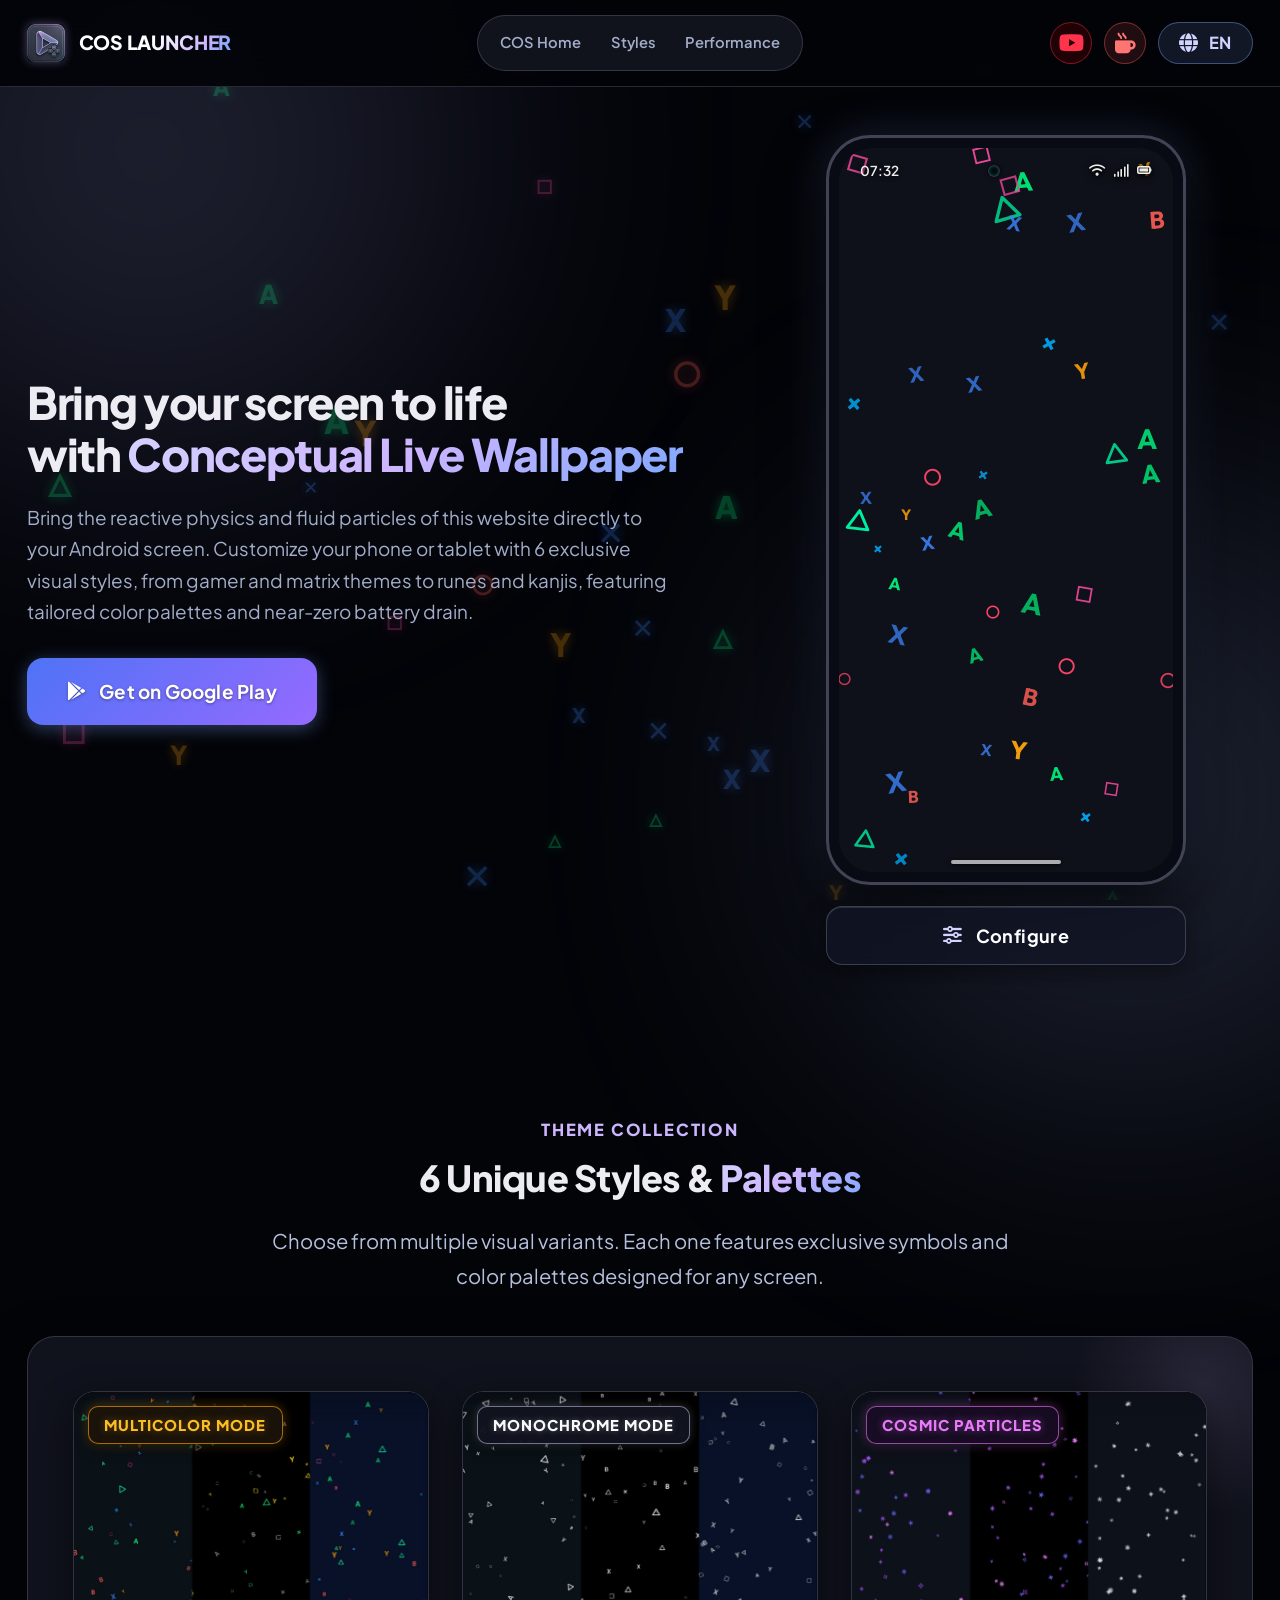
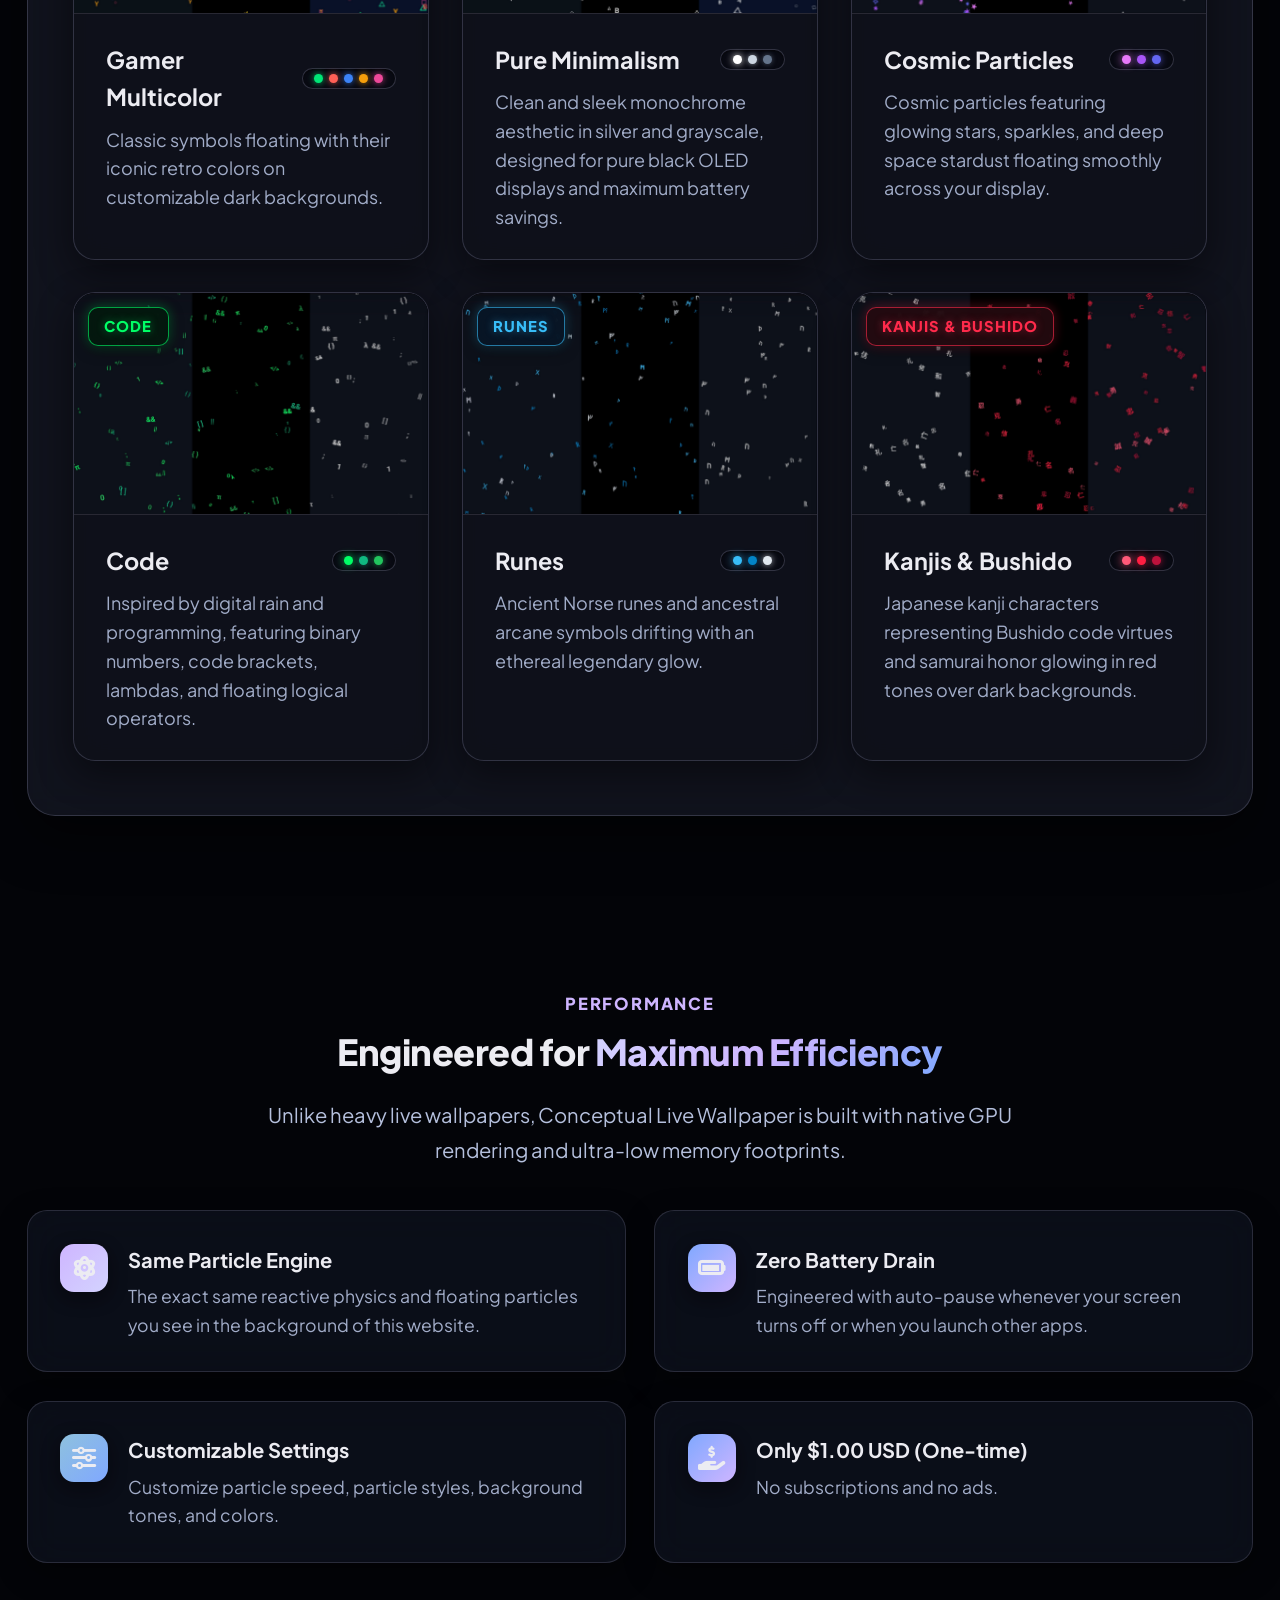
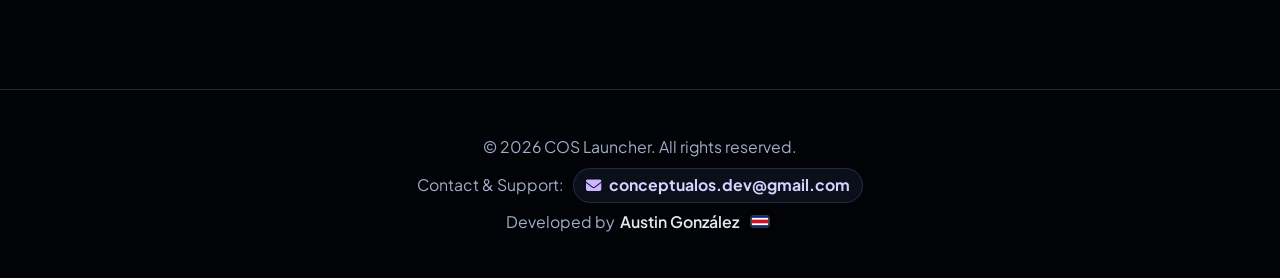
==== livewallpaper/index.html @ d8646bbf "fix(mobile): corregir centrado de ventanas modales, eliminar desplazamiento de pagina y remover espa" ====
<!DOCTYPE html>
<html lang="en">

<head>
    <meta charset="UTF-8">
    <meta name="viewport" content="width=device-width, initial-scale=1.0">
    <title>Conceptual Live Wallpaper | Fondo Animado Interactivo para Android</title>
    <meta name="description"
        content="Disfruta del mismo motor de partículas flotantes y físicas reactivas directamente en tu pantalla de inicio y bloqueo en Android. 6 estilos, optimizado para cualquier pantalla y cero consumo de batería en reposo.">

    <!-- Open Graph / Social Media -->
    <meta property="og:type" content="website">
    <meta property="og:title" content="Conceptual Live Wallpaper | Fondo Animado Interactivo">
    <meta property="og:description"
        content="El motor de partículas reactivas de COS Launcher en tu pantalla Android. 6 estilos personalizables, AMOLED friendly y bajo consumo.">
    <meta property="og:image" content="img/multicolor.png">
    <meta property="og:url" content="https://coslauncher.com/livewallpaper">

    <base href="/">

    <link rel="icon" type="image/png" href="app_icon.png">

    <!-- Fonts: Plus Jakarta Sans & Outfit -->
    <link rel="preconnect" href="https://fonts.googleapis.com">
    <link rel="preconnect" href="https://fonts.gstatic.com" crossorigin>
    <link
        href="https://fonts.googleapis.com/css2?family=Outfit:wght@400;500;600;700;800&family=Plus+Jakarta+Sans:wght@400;500;600;700;800&display=swap"
        rel="stylesheet">
    <link rel="stylesheet" href="https://cdnjs.cloudflare.com/ajax/libs/font-awesome/6.4.0/css/all.min.css">

    <!-- Stylesheets -->
    <link rel="stylesheet" href="styles.css?v=3.8.2">
</head>

<body class="wp-standalone-page">

    <!-- Floating Controller Symbols Particle Engine Canvas/Container -->
    <div id="floatingIconsBg" class="floating-icons-container"></div>

    <!-- Ambient Moon Dust Glows -->
    <div class="glow-bg glow-top-left"></div>
    <div class="glow-bg glow-bottom-right"></div>

    <!-- Navigation Header -->
    <header class="navbar">
        <div class="nav-container">
            <!-- Brand Logo linking back to Home -->
            <a href="index.html" class="brand-logo" title="Back to COS Launcher home">
                <img src="app_icon.png" alt="COS Launcher Logo" class="brand-app-icon">
                <div class="brand-text">
                    <span class="brand-title brand-title-white">COS LAUNCHER</span>
                </div>
            </a>

            <!-- Nav Links Capsule Container -->
            <nav class="nav-links nav-capsule">
                <a href="index.html" class="nav-item-pill nav-back-pill" data-i18n="wp_nav_back">
                    <i class="fa-solid fa-arrow-left"></i> COS Home
                </a>
                <a href="javascript:void(0)" class="nav-item-pill" data-i18n="wp_nav_styles" onclick="document.getElementById('estilos')?.scrollIntoView({behavior:'smooth'}); return false;">Styles</a>
                <a href="javascript:void(0)" class="nav-item-pill" data-i18n="wp_nav_features" onclick="document.getElementById('caracteristicas')?.scrollIntoView({behavior:'smooth'}); return false;">Performance</a>
            </nav>

            <div class="nav-actions">
                <a href="https://www.youtube.com/@ConceptualOS" target="_blank" rel="noopener noreferrer"
                    class="youtube-nav-pill" id="youtubeNavBtn" title="Official YouTube Channel" aria-label="YouTube">
                    <i class="fa-brands fa-youtube"></i>
                </a>
                <a href="index.html#kofi" class="kofi-nav-pill" id="kofiNavBtn" title="Support on Ko-fi" aria-label="Ko-fi">
                    <i class="fa-solid fa-mug-hot"></i>
                </a>
                <div class="badge-pill lang-toggle-pill" id="langToggleBtn" role="button" tabindex="0"
                    title="Change language / Cambiar idioma">
                    <i class="fa-solid fa-globe"></i>
                    <span class="badge-text" id="langText">ES</span>
                </div>
                <button class="mobile-toggle" id="mobileMenuBtn" aria-label="Open Menu">
                    <i class="fa-solid fa-bars"></i>
                </button>
            </div>
        </div>
    </header>

    <!-- Sub-Page Dedicated Hero Stage -->
    <section class="page-hero-section wp-hero-stage">
        <div class="container wp-hero-container">
            <div class="wp-hero-content">
                <h1 class="wp-page-title" data-i18n="wp_hero_title">
                    Bring your screen to life with&nbsp;<span class="gradient-text">Conceptual Live Wallpaper</span>
                </h1>

                <p class="wp-page-desc" data-i18n="wp_hero_subtitle">
                    Bring the reactive physics and fluid particles of this website directly to your Android screen. Customize your phone or tablet with 6 exclusive visual styles, from gamer and matrix themes to runes and kanjis, featuring tailored color palettes and near-zero battery drain.
                </p>

                <!-- Hero Action Buttons -->
                <div class="wp-hero-actions">
                    <a href="https://play.google.com/store/search?q=Conceptual+Live+Wallpaper&c=apps" target="_blank"
                        rel="noopener noreferrer" class="btn btn-googleplay btn-lg wallpaper-play-btn wp-hero-cta"
                        id="wpGooglePlayBtnHero">
                        <i class="fa-brands fa-google-play"></i>
                        <span data-i18n="wp_cta_btn">Get on Google Play</span>
                    </a>
                </div>
            </div>

            <!-- Right Column: Smartphone Mockup (Edge-to-Edge Display) -->
            <div class="wp-hero-mockup-wrapper">
                <div class="wp-phone-mockup">
                    <div class="wp-phone-bezel">
                        <!-- Phone Screen Display Viewport (Edge-to-Edge with Overlay Status & Gesture Bar) -->
                        <div class="wp-phone-screen" id="wpPhoneScreen">
                            <!-- Native Particle Engine Canvas (Exact Port of Android AmbientParticleEngine.kt) -->
                            <canvas id="wpPhoneCanvas" class="wp-phone-canvas"></canvas>
                            <img src="img/multicolor.png" alt="Conceptual Live Wallpaper smartphone screen"
                                id="wpPhoneImg" class="wp-phone-img" style="display: none;" loading="eager">

                            <!-- Floating Phone Status Bar on Top -->
                            <div class="wp-phone-statusbar">
                                <span class="wp-status-time" id="wpLiveTime">12:00</span>
                                <div class="wp-phone-camera"></div>
                                <div class="wp-status-icons">
                                    <i class="fa-solid fa-wifi"></i>
                                    <i class="fa-solid fa-signal"></i>
                                    <i class="fa-solid fa-battery-full"></i>
                                </div>
                            </div>

                            <!-- Floating Home Gesture Bar at Bottom -->
                            <div class="wp-phone-home-indicator"></div>
                        </div>
                    </div>

                    <!-- Config Trigger Button Below Phone -->
                    <button type="button" class="wp-config-action-btn" id="openWpConfigModalBtn" aria-label="Configure live wallpaper">
                        <i class="fa-solid fa-sliders"></i>
                        <span data-i18n="wp_config_btn">Configure</span>
                    </button>
                </div>
            </div>
        </div>
    </section>

    <!-- Main Wallpaper Styles Section (#estilos) -->
    <section id="estilos" class="section wallpaper-section wp-styles-section">
        <div class="container">
            <div class="section-header text-center">
                <span class="section-subtitle" data-i18n="wp_styles_subtitle">THEME COLLECTION</span>
                <h2 class="section-title" data-i18n="wp_styles_title">
                    6 Unique Styles & <span class="gradient-text">Palettes</span>
                </h2>
                <p class="section-description" data-i18n="wp_styles_desc">
                    Choose from multiple visual variants. Each one features exclusive symbols and color palettes designed for any screen.
                </p>
            </div>

            <!-- Pro Showcase Box with ALL 6 Preserved Cards in 3x2 Grid -->
            <div class="wallpaper-showcase-box glass-card wp-showcase-box-pro">
                <div class="wallpaper-preview-grid wp-grid-6">

                    <!-- 1. Multicolor Mode Card -->
                    <div class="wallpaper-card glass-card" data-wp-style="gamer" data-wp-img="img/multicolor.png" data-wp-mode="color" tabindex="0" role="button" aria-label="Expand multicolor mode capture">
                        <div class="wallpaper-media-wrap">
                            <img src="img/multicolor.png" alt="Conceptual Live Wallpaper - Classic Multicolor Mode" class="wallpaper-img" loading="lazy">
                            <div class="wallpaper-overlay">
                                <span class="wallpaper-mode-tag color-tag" style="color: #fbbf24; border-color: rgba(245, 158, 11, 0.65); background: rgba(28, 20, 10, 0.92); box-shadow: 0 0 12px rgba(245, 158, 11, 0.35); text-shadow: 0 0 8px rgba(245, 158, 11, 0.4);" data-i18n="wp_card1_tag">MULTICOLOR MODE</span>
                            </div>
                            <div class="gallery-overlay">
                                <span class="gallery-zoom-btn">
                                    <i class="fa-solid fa-magnifying-glass-plus"></i>
                                    <span data-i18n="gallery_zoom_hint">Expand screenshot</span>
                                </span>
                            </div>
                        </div>
                        <div class="wallpaper-card-content">
                            <div class="wallpaper-card-header">
                                <h3 data-i18n="wp_card1_title">Gamer Multicolor</h3>
                                <div class="wallpaper-dots-indicator" title="Retro colors">
                                    <span class="color-dot dot-green" style="background-color: #00e676; box-shadow: 0 0 6px #00e676;" title="A / Triangle"></span>
                                    <span class="color-dot dot-red" style="background-color: #ff5f56; box-shadow: 0 0 6px #ff5f56;" title="B / Circle"></span>
                                    <span class="color-dot dot-blue" style="background-color: #3b82f6; box-shadow: 0 0 6px #3b82f6;" title="X / Cross"></span>
                                    <span class="color-dot dot-yellow" style="background-color: #f59e0b; box-shadow: 0 0 6px #f59e0b;" title="Y"></span>
                                    <span class="color-dot dot-pink" style="background-color: #ec4899; box-shadow: 0 0 6px #ec4899;" title="Square"></span>
                                </div>
                            </div>
                            <p data-i18n="wp_card1_desc">
                                Classic symbols floating with their iconic retro colors on customizable dark backgrounds.
                            </p>
                        </div>
                    </div>

                    <!-- 2. Monochrome Mode Card -->
                    <div class="wallpaper-card glass-card" data-wp-style="gamer" data-wp-img="img/monocromo.png" data-wp-mode="mono" tabindex="0" role="button" aria-label="Expand monochrome mode capture">
                        <div class="wallpaper-media-wrap">
                            <img src="img/monocromo.png" alt="Conceptual Live Wallpaper - Minimalist Monochrome Mode" class="wallpaper-img" loading="lazy">
                            <div class="wallpaper-overlay">
                                <span class="wallpaper-mode-tag mono-tag" style="color: #f8fafc; border-color: rgba(211, 211, 255, 0.5); background: rgba(18, 20, 32, 0.92); box-shadow: 0 0 10px rgba(255, 255, 255, 0.2); text-shadow: 0 0 6px rgba(255, 255, 255, 0.3);" data-i18n="wp_card2_tag">MONOCHROME MODE</span>
                            </div>
                            <div class="gallery-overlay">
                                <span class="gallery-zoom-btn">
                                    <i class="fa-solid fa-magnifying-glass-plus"></i>
                                    <span data-i18n="gallery_zoom_hint">Expand screenshot</span>
                                </span>
                            </div>
                        </div>
                        <div class="wallpaper-card-content">
                            <div class="wallpaper-card-header">
                                <h3 data-i18n="wp_card2_title">Pure Minimalism</h3>
                                <div class="wallpaper-dots-indicator" title="Monochrome">
                                    <span class="color-dot dot-white" style="background-color: #ffffff; box-shadow: 0 0 7px #ffffff;" title="Pure white"></span>
                                    <span class="color-dot dot-silver" style="background-color: #cbd5e1; box-shadow: 0 0 5px #cbd5e1;" title="Soft silver"></span>
                                    <span class="color-dot dot-dim" style="background-color: #64748b; box-shadow: 0 0 5px #64748b;" title="Space gray"></span>
                                </div>
                            </div>
                            <p data-i18n="wp_card2_desc">
                                Clean and sleek monochrome aesthetic in silver and grayscale, designed for pure black OLED displays and maximum battery savings.
                            </p>
                        </div>
                    </div>

                    <!-- 3. Cosmic Particles Card -->
                    <div class="wallpaper-card glass-card" data-wp-style="stardust" data-wp-img="img/particulascosmicas.png" tabindex="0" role="button" aria-label="Expand Cosmic Particles Style capture">
                        <div class="wallpaper-media-wrap">
                            <img src="img/particulascosmicas.png" alt="Conceptual Live Wallpaper - Cosmic Particles Style" class="wallpaper-img" loading="lazy">
                            <div class="wallpaper-overlay">
                                <span class="wallpaper-mode-tag galaxy-tag" style="color: #e879f9; border-color: rgba(232, 121, 249, 0.6); background: rgba(24, 12, 36, 0.92); box-shadow: 0 0 12px rgba(232, 121, 249, 0.35); text-shadow: 0 0 8px rgba(232, 121, 249, 0.45);" data-i18n="wp_card3_tag">COSMIC PARTICLES</span>
                            </div>
                            <div class="gallery-overlay">
                                <span class="gallery-zoom-btn">
                                    <i class="fa-solid fa-magnifying-glass-plus"></i>
                                    <span data-i18n="gallery_zoom_hint">Expand screenshot</span>
                                </span>
                            </div>
                        </div>
                        <div class="wallpaper-card-content">
                            <div class="wallpaper-card-header">
                                <h3 data-i18n="wp_card3_title">Cosmic Particles</h3>
                                <div class="wallpaper-dots-indicator" title="Cosmic Tones">
                                    <span class="color-dot dot-cosmic-light" style="background-color: #e879f9; box-shadow: 0 0 8px #e879f9;" title="Lilac nebula"></span>
                                    <span class="color-dot dot-cosmic-mid" style="background-color: #a855f7; box-shadow: 0 0 7px #a855f7;" title="Cosmic violet"></span>
                                    <span class="color-dot dot-cosmic-dark" style="background-color: #6366f1; box-shadow: 0 0 7px #6366f1;" title="Galactic indigo"></span>
                                </div>
                            </div>
                            <p data-i18n="wp_card3_desc">
                                Cosmic particles featuring glowing stars, sparkles, and deep space stardust floating smoothly across your display.
                            </p>
                        </div>
                    </div>

                    <!-- 4. Code Card -->
                    <div class="wallpaper-card glass-card" data-wp-style="code" data-wp-img="img/codigo.png" tabindex="0" role="button" aria-label="Expand Code Style capture">
                        <div class="wallpaper-media-wrap">
                            <img src="img/codigo.png" alt="Conceptual Live Wallpaper - Code Style" class="wallpaper-img" loading="lazy">
                            <div class="wallpaper-overlay">
                                <span class="wallpaper-mode-tag code-tag" style="color: #00ff66; border-color: rgba(0, 255, 102, 0.6); background: rgba(4, 24, 14, 0.92); box-shadow: 0 0 12px rgba(0, 255, 102, 0.35); text-shadow: 0 0 8px rgba(0, 255, 102, 0.45);" data-i18n="wp_card4_tag">CODE</span>
                            </div>
                            <div class="gallery-overlay">
                                <span class="gallery-zoom-btn">
                                    <i class="fa-solid fa-magnifying-glass-plus"></i>
                                    <span data-i18n="gallery_zoom_hint">Expand screenshot</span>
                                </span>
                            </div>
                        </div>
                        <div class="wallpaper-card-content">
                            <div class="wallpaper-card-header">
                                <h3 data-i18n="wp_card4_title">Code</h3>
                                <div class="wallpaper-dots-indicator" title="Matrix Tones">
                                    <span class="color-dot dot-matrix-light" style="background-color: #00ff66; box-shadow: 0 0 8px #00ff66;" title="Matrix Neon"></span>
                                    <span class="color-dot dot-matrix-mid" style="background-color: #10b981; box-shadow: 0 0 7px #10b981;" title="Matrix Classic"></span>
                                    <span class="color-dot dot-matrix-dark" style="background-color: #22c55e; box-shadow: 0 0 7px #22c55e;" title="Matrix Dark"></span>
                                </div>
                            </div>
                            <p data-i18n="wp_card4_desc">
                                Inspired by digital rain and programming, featuring binary numbers, code brackets, lambdas, and floating logical operators.
                            </p>
                        </div>
                    </div>

                    <!-- 5. Runes Card -->
                    <div class="wallpaper-card glass-card" data-wp-style="runes" data-wp-img="img/runas.png" tabindex="0" role="button" aria-label="Expand Runes Style capture">
                        <div class="wallpaper-media-wrap">
                            <img src="img/runas.png" alt="Conceptual Live Wallpaper - Runes Style" class="wallpaper-img" loading="lazy">
                            <div class="wallpaper-overlay">
                                <span class="wallpaper-mode-tag runes-tag" style="color: #38bdf8; border-color: rgba(56, 189, 248, 0.6); background: rgba(8, 22, 38, 0.92); box-shadow: 0 0 12px rgba(56, 189, 248, 0.35); text-shadow: 0 0 8px rgba(56, 189, 248, 0.45);" data-i18n="wp_card5_tag">RUNES</span>
                            </div>
                            <div class="gallery-overlay">
                                <span class="gallery-zoom-btn">
                                    <i class="fa-solid fa-magnifying-glass-plus"></i>
                                    <span data-i18n="gallery_zoom_hint">Expand screenshot</span>
                                </span>
                            </div>
                        </div>
                        <div class="wallpaper-card-content">
                            <div class="wallpaper-card-header">
                                <h3 data-i18n="wp_card5_title">Runes</h3>
                                <div class="wallpaper-dots-indicator" title="Runic colors">
                                    <span class="color-dot dot-runic-light" style="background-color: #38bdf8; box-shadow: 0 0 8px #38bdf8;" title="Arcane glow"></span>
                                    <span class="color-dot dot-runic-mid" style="background-color: #0284c7; box-shadow: 0 0 7px #0284c7;" title="Nordic magic"></span>
                                    <span class="color-dot dot-runic-stone" style="background-color: #e2e8f0; box-shadow: 0 0 6px #e2e8f0;" title="Ancestral stone"></span>
                                </div>
                            </div>
                            <p data-i18n="wp_card5_desc">
                                Ancient Norse runes and ancestral arcane symbols drifting with an ethereal legendary glow.
                            </p>
                        </div>
                    </div>

                    <!-- 6. Kanjis & Bushido Card -->
                    <div class="wallpaper-card glass-card" data-wp-style="kanji" data-wp-img="img/kanjis.png" tabindex="0" role="button" aria-label="Expand Kanjis & Bushido Style capture">
                        <div class="wallpaper-media-wrap">
                            <img src="img/kanjis.png" alt="Conceptual Live Wallpaper - Kanjis & Bushido Style" class="wallpaper-img" loading="lazy">
                            <div class="wallpaper-overlay">
                                <span class="wallpaper-mode-tag bushido-tag" style="color: #ff2a4b; border-color: rgba(255, 42, 75, 0.6); background: rgba(36, 10, 16, 0.92); box-shadow: 0 0 12px rgba(255, 42, 75, 0.35); text-shadow: 0 0 8px rgba(255, 42, 75, 0.45);" data-i18n="wp_card6_tag">KANJIS & BUSHIDO</span>
                            </div>
                            <div class="gallery-overlay">
                                <span class="gallery-zoom-btn">
                                    <i class="fa-solid fa-magnifying-glass-plus"></i>
                                    <span data-i18n="gallery_zoom_hint">Expand screenshot</span>
                                </span>
                            </div>
                        </div>
                        <div class="wallpaper-card-content">
                            <div class="wallpaper-card-header">
                                <h3 data-i18n="wp_card6_title">Kanjis & Bushido</h3>
                                <div class="wallpaper-dots-indicator" title="Bushido Red Tones">
                                    <span class="color-dot dot-bushido-light" style="background-color: #ff5a79; box-shadow: 0 0 8px #ff5a79;" title="Light / neon red"></span>
                                    <span class="color-dot dot-bushido-mid" style="background-color: #ff1e42; box-shadow: 0 0 8px #ff1e42;" title="Crimson red"></span>
                                    <span class="color-dot dot-bushido-dark" style="background-color: #be123c; box-shadow: 0 0 7px #be123c;" title="Dark ruby red"></span>
                                </div>
                            </div>
                            <p data-i18n="wp_card6_desc">
                                Japanese kanji characters representing Bushido code virtues and samurai honor glowing in red tones over dark backgrounds.
                            </p>
                        </div>
                    </div>

                </div>
            </div>
        </div>
    </section>

    <!-- Features & Battery Performance Section (#caracteristicas) -->
    <section id="caracteristicas" class="section wp-features-section">
        <div class="container">
            <div class="section-header text-center">
                <span class="section-subtitle" data-i18n="wp_feat_subtitle">PERFORMANCE</span>
                <h2 class="section-title" data-i18n="wp_feat_main_title">
                    Engineered for <span class="gradient-text">Maximum Efficiency</span>
                </h2>
                <p class="section-description" data-i18n="wp_feat_main_desc">
                    Unlike heavy live wallpapers, Conceptual Live Wallpaper is built with native GPU rendering and ultra-low memory footprints.
                </p>
            </div>

            <!-- Features Highlight Grid (4 Items Preserved & Enhanced) -->
            <div class="wallpaper-features-grid wp-features-grid-enhanced">
                <div class="wp-feat-item glass-card">
                    <div class="wp-feat-icon glow-cyan"><i class="fa-solid fa-atom"></i></div>
                    <div class="wp-feat-info">
                        <h4 data-i18n="wp_feat1_title">Same Particle Engine</h4>
                        <p data-i18n="wp_feat1_desc">The exact same reactive physics and floating particles you see in the background of this website.</p>
                    </div>
                </div>

                <div class="wp-feat-item glass-card">
                    <div class="wp-feat-icon glow-purple"><i class="fa-solid fa-battery-full"></i></div>
                    <div class="wp-feat-info">
                        <h4 data-i18n="wp_feat2_title">Zero Battery Drain</h4>
                        <p data-i18n="wp_feat2_desc">Engineered with auto-pause whenever your screen turns off or when you launch other apps.</p>
                    </div>
                </div>

                <div class="wp-feat-item glass-card">
                    <div class="wp-feat-icon glow-blue"><i class="fa-solid fa-sliders"></i></div>
                    <div class="wp-feat-info">
                        <h4 data-i18n="wp_feat3_title">Customizable Settings</h4>
                        <p data-i18n="wp_feat3_desc">Customize particle speed, particle styles, background tones, and colors.</p>
                    </div>
                </div>

                <div class="wp-feat-item glass-card">
                    <div class="wp-feat-icon glow-purple"><i class="fa-solid fa-hand-holding-dollar"></i></div>
                    <div class="wp-feat-info">
                        <h4 data-i18n="wp_feat4_title">Only $1.00 USD (One-time)</h4>
                        <p data-i18n="wp_feat4_desc">No subscriptions and no ads.</p>
                    </div>
                </div>
            </div>
        </div>
    </section>

    <!-- Footer -->
    <footer class="footer">
        <div class="container footer-container">
            <div class="footer-legal">
                <p data-i18n="footer_rights">&copy; 2026 COS Launcher. All rights reserved.</p>
                <p class="footer-contact-line">
                    <span data-i18n="footer_contact_text">Contact & Support:</span>
                    <a href="mailto:conceptualos.dev@gmail.com" class="footer-email-link">
                        <i class="fa-solid fa-envelope"></i> conceptualos.dev@gmail.com
                    </a>
                </p>
                <p class="footer-author-line">
                    <span data-i18n="footer_dev_text">Developed by</span>
                    <span class="author-name">Austin González</span>
                    <svg class="inline-flag" width="20" height="13" viewBox="0 0 6 4" xmlns="http://www.w3.org/2000/svg"
                        title="Costa Rica">
                        <rect width="6" height="4" fill="#002B7F" />
                        <rect y="0.667" width="6" height="2.667" fill="#FFFFFF" />
                        <rect y="1.333" width="6" height="1.333" fill="#CE1126" />
                    </svg>
                </p>
            </div>
        </div>
    </footer>

    <!-- Dedicated Lightbox Modal for Conceptual Live Wallpaper -->
    <div id="wallpaperLightbox" class="gallery-lightbox" style="display: none;" aria-hidden="true" role="dialog" aria-label="Live wallpaper viewer">
        <div class="lightbox-overlay" id="wpLightboxOverlay"></div>
        <button class="lightbox-close" id="wpLightboxCloseBtn" aria-label="Close"><i class="fa-solid fa-xmark"></i></button>
        <div class="lightbox-content wp-lightbox-content">
            <div class="lightbox-figure wp-lightbox-figure">
                <div class="lightbox-viewport wp-lightbox-viewport">
                    <img id="wpLightboxImg" src="" alt="Preview of Conceptual Live Wallpaper" class="lightbox-img wp-lightbox-img">
                </div>
                <div class="wp-lightbox-caption" id="wpLightboxCaption">
                    <p class="wp-lightbox-desc" id="wpLightboxDesc">Multicolor Mode</p>
                </div>
            </div>
        </div>
    </div>

    <!-- Options Modal: Configure Conceptual Live Wallpaper -->
    <div id="wpConfigModal" class="plugin-info-modal-backdrop" style="display: none;" aria-hidden="true" role="dialog" aria-modal="true" aria-label="Settings window">
        <div class="plugin-info-modal-card wp-config-modal-card">
            <button type="button" class="plugin-modal-close" id="wpConfigModalCloseBtn" onclick="closePluginModal('wpConfigModal')" aria-label="Close window"><i class="fa-solid fa-xmark"></i></button>
            <div class="plugin-modal-header wp-config-modal-header">
                <span class="plugin-modal-badge wp-badge" data-i18n="wp_config_badge">SETTINGS</span>
                <div class="plugin-modal-icon-wrap wp-accent"><i class="fa-solid fa-sliders"></i></div>
                <h3 class="plugin-modal-title" data-i18n="wp_config_modal_title">Configuration</h3>
                <p class="plugin-modal-subtitle" data-i18n="wp_config_modal_subtitle">Conceptual Live Wallpaper options and personalization</p>
            </div>
            <div class="plugin-modal-body wp-config-modal-body">
                <!-- Google Play License Status Card (from MainActivity.kt lines 156-225) -->
                <div class="wp-modal-license-card">
                    <div class="wp-lic-icon-wrap">
                        <i class="fa-solid fa-circle-check"></i>
                    </div>
                    <div class="wp-lic-text-wrap">
                        <strong class="wp-lic-title" data-i18n="wp_lic_title">LICENSE VERIFIED</strong>
                        <span class="wp-lic-desc" data-i18n="wp_lic_desc">Verified on Google Play Store.</span>
                    </div>
                </div>

                <!-- Customization Section Header (from MainActivity.kt line 231) -->
                <div class="wp-modal-section-title" data-i18n="wp_custom_title">WALLPAPER CUSTOMIZATION</div>

                <!-- 1. Estilo de Partículas (Particle Style) -->
                <div class="wp-cat-card" id="wpCatStyle">
                    <div class="wp-cat-header" tabindex="0" role="button" aria-expanded="false">
                        <div class="wp-cat-icon-box">
                            <i class="fa-solid fa-shapes"></i>
                        </div>
                        <div class="wp-cat-info">
                            <span class="wp-cat-title" data-i18n="wp_opt_style">Particle Style</span>
                            <span class="wp-cat-subtitle" id="wpValStyle">Gamer</span>
                        </div>
                        <i class="fa-solid fa-chevron-right wp-cat-arrow"></i>
                    </div>
                    <div class="wp-cat-body">
                        <div class="wp-opt-list" role="radiogroup" aria-label="Estilo de Partículas">
                            <div class="wp-opt-item active" data-group="style" data-value="gamer" role="radio" aria-checked="true" tabindex="0">
                                <span class="wp-radio-circle"><span class="wp-radio-dot"></span></span>
                                <div class="wp-opt-info">
                                    <strong class="wp-opt-title">Gamer</strong>
                                    <span class="wp-opt-sub">A, B, X, Y, △, ○, □, ×</span>
                                </div>
                            </div>
                            <div class="wp-opt-item" data-group="style" data-value="stardust" role="radio" aria-checked="false" tabindex="0">
                                <span class="wp-radio-circle"><span class="wp-radio-dot"></span></span>
                                <div class="wp-opt-info">
                                    <strong class="wp-opt-title" data-i18n="wp_style_stardust_title">Stardust & Galaxy</strong>
                                    <span class="wp-opt-sub">★, ✦, ✧, ✵, ✶, ✸</span>
                                </div>
                            </div>
                            <div class="wp-opt-item" data-group="style" data-value="code" role="radio" aria-checked="false" tabindex="0">
                                <span class="wp-radio-circle"><span class="wp-radio-dot"></span></span>
                                <div class="wp-opt-info">
                                    <strong class="wp-opt-title" data-i18n="wp_style_code_title">Code</strong>
                                    <span class="wp-opt-sub">0, 1, &lt;/&gt;, { }, [ ], λ, π, &amp;&amp;, ||, ;</span>
                                </div>
                            </div>
                            <div class="wp-opt-item" data-group="style" data-value="runes" role="radio" aria-checked="false" tabindex="0">
                                <span class="wp-radio-circle"><span class="wp-radio-dot"></span></span>
                                <div class="wp-opt-info">
                                    <strong class="wp-opt-title" data-i18n="wp_style_runes_title">Mystic Runes</strong>
                                    <span class="wp-opt-sub">ᚠ, ᚢ, ᚦ, ᚨ, ᚱ, ᛗ</span>
                                </div>
                            </div>
                            <div class="wp-opt-item" data-group="style" data-value="kanji" role="radio" aria-checked="false" tabindex="0">
                                <span class="wp-radio-circle"><span class="wp-radio-dot"></span></span>
                                <div class="wp-opt-info">
                                    <strong class="wp-opt-title" data-i18n="wp_style_kanji_title">Kanjis & Bushido</strong>
                                    <span class="wp-opt-sub">義, 勇, 仁, 礼, 誠, 名, 忠, 信, 智, 忍, 克, 和</span>
                                </div>
                            </div>
                        </div>
                    </div>
                </div>

                <!-- 2. Cantidad de Partículas (Particle Quantity) -->
                <div class="wp-cat-card" id="wpCatCount">
                    <div class="wp-cat-header" tabindex="0" role="button" aria-expanded="false">
                        <div class="wp-cat-icon-box">
                            <i class="fa-solid fa-braille"></i>
                        </div>
                        <div class="wp-cat-info">
                            <span class="wp-cat-title" data-i18n="wp_opt_count">Particle Quantity</span>
                            <span class="wp-cat-subtitle" id="wpValCount">Balanced</span>
                        </div>
                        <i class="fa-solid fa-chevron-right wp-cat-arrow"></i>
                    </div>
                    <div class="wp-cat-body">
                        <div class="wp-opt-list" role="radiogroup" aria-label="Particle Quantity">
                            <div class="wp-opt-item" data-group="count" data-value="20" role="radio" aria-checked="false" tabindex="0">
                                <span class="wp-radio-circle"><span class="wp-radio-dot"></span></span>
                                <div class="wp-opt-info">
                                    <strong class="wp-opt-title" data-i18n="wp_count_20_title">Subtle</strong>
                                    <span class="wp-opt-sub" data-i18n="wp_count_20_sub">Maximum battery saving</span>
                                </div>
                            </div>
                            <div class="wp-opt-item active" data-group="count" data-value="45" role="radio" aria-checked="true" tabindex="0">
                                <span class="wp-radio-circle"><span class="wp-radio-dot"></span></span>
                                <div class="wp-opt-info">
                                    <strong class="wp-opt-title" data-i18n="wp_count_45_title">Balanced</strong>
                                    <span class="wp-opt-sub" data-i18n="wp_count_45_sub">Smooth & dynamic</span>
                                </div>
                            </div>
                            <div class="wp-opt-item" data-group="count" data-value="70" role="radio" aria-checked="false" tabindex="0">
                                <span class="wp-radio-circle"><span class="wp-radio-dot"></span></span>
                                <div class="wp-opt-info">
                                    <strong class="wp-opt-title" data-i18n="wp_count_70_title">Dense</strong>
                                    <span class="wp-opt-sub" data-i18n="wp_count_70_sub">Fully immersive experience</span>
                                </div>
                            </div>
                        </div>
                    </div>
                </div>

                <!-- 3. Paleta de Color de Símbolos (Symbol Color Palette) -->
                <div class="wp-cat-card" id="wpCatPalette">
                    <div class="wp-cat-header" tabindex="0" role="button" aria-expanded="false">
                        <div class="wp-cat-icon-box">
                            <i class="fa-solid fa-palette"></i>
                        </div>
                        <div class="wp-cat-info">
                            <span class="wp-cat-title" data-i18n="wp_opt_palette">Symbol Color Palette</span>
                            <span class="wp-cat-subtitle" id="wpValPalette">Official Palette</span>
                        </div>
                        <i class="fa-solid fa-chevron-right wp-cat-arrow"></i>
                    </div>
                    <div class="wp-cat-body">
                        <div class="wp-opt-list" role="radiogroup" aria-label="Palette Mode">
                            <div class="wp-opt-item active" data-group="palette" data-value="official" role="radio" aria-checked="true" tabindex="0">
                                <span class="wp-radio-circle"><span class="wp-radio-dot"></span></span>
                                <div class="wp-opt-info">
                                    <strong class="wp-opt-title" data-i18n="wp_palette_official_title">Official Palette</strong>
                                    <span class="wp-opt-sub" data-i18n="wp_palette_official_sub">Original theme colors for current style</span>
                                </div>
                            </div>
                            <div class="wp-opt-item" data-group="palette" data-value="custom" role="radio" aria-checked="false" tabindex="0">
                                <span class="wp-radio-circle"><span class="wp-radio-dot"></span></span>
                                <div class="wp-opt-info">
                                    <strong class="wp-opt-title" data-i18n="wp_palette_custom_title">Custom Colors (Up to 5)</strong>
                                    <span class="wp-opt-sub" data-i18n="wp_palette_custom_sub">Choose 1 to 5 custom colors for particles</span>
                                </div>
                            </div>
                            <div class="wp-opt-item" data-group="palette" data-value="monochrome" role="radio" aria-checked="false" tabindex="0">
                                <span class="wp-radio-circle"><span class="wp-radio-dot"></span></span>
                                <div class="wp-opt-info">
                                    <strong class="wp-opt-title" data-i18n="wp_palette_mono_title">Monochrome (Grayscale)</strong>
                                    <span class="wp-opt-sub" data-i18n="wp_palette_mono_sub">Minimalist silver tones (#E5E5E5)</span>
                                </div>
                            </div>
                        </div>

                        <!-- Panel de Personalización de Colores Dinámico -->
                        <div class="wp-custom-color-box" id="wpCustomColorSection" style="display: none;">
                            <hr class="wp-divider">
                            <span class="wp-section-micro-label" data-i18n="wp_custom_count_label">NUMBER OF CUSTOM COLORS</span>
                            <div class="wp-count-chips-row">
                                <button type="button" class="wp-count-chip" data-count="1">1</button>
                                <button type="button" class="wp-count-chip" data-count="2">2</button>
                                <button type="button" class="wp-count-chip active" data-count="3">3</button>
                                <button type="button" class="wp-count-chip" data-count="4">4</button>
                                <button type="button" class="wp-count-chip" data-count="5">5</button>
                            </div>

                            <span class="wp-section-micro-label" data-i18n="wp_custom_edit_label">TAP A COLOR CIRCLE TO SELECT</span>
                            <div class="wp-color-slots-row" id="wpColorSlotsRow"></div>

                            <div class="wp-open-picker-wrap">
                                <button type="button" class="wp-btn-open-picker" id="wpOpenColorPickerBtn">
                                    <i class="fa-solid fa-palette"></i>
                                    <span data-i18n="wp_btn_open_picker">Open color picker panel</span>
                                </button>
                            </div>

                            <span class="wp-section-micro-label" data-i18n="wp_custom_preset_label">PRESET NEON PALETTE</span>
                            <div class="wp-neon-presets-grid">
                                <span class="wp-neon-dot" data-hex="#00E5FF" style="background:#00E5FF;" title="#00E5FF"></span>
                                <span class="wp-neon-dot" data-hex="#FF4081" style="background:#FF4081;" title="#FF4081"></span>
                                <span class="wp-neon-dot" data-hex="#FFD700" style="background:#FFD700;" title="#FFD700"></span>
                                <span class="wp-neon-dot" data-hex="#7C4DFF" style="background:#7C4DFF;" title="#7C4DFF"></span>
                                <span class="wp-neon-dot" data-hex="#00E676" style="background:#00E676;" title="#00E676"></span>
                                <span class="wp-neon-dot" data-hex="#FF3D00" style="background:#FF3D00;" title="#FF3D00"></span>
                                <span class="wp-neon-dot" data-hex="#E91E63" style="background:#E91E63;" title="#E91E63"></span>
                                <span class="wp-neon-dot" data-hex="#2196F3" style="background:#2196F3;" title="#2196F3"></span>
                                <span class="wp-neon-dot" data-hex="#4CAF50" style="background:#4CAF50;" title="#4CAF50"></span>
                                <span class="wp-neon-dot" data-hex="#FFEB3B" style="background:#FFEB3B;" title="#FFEB3B"></span>
                                <span class="wp-neon-dot" data-hex="#9C27B0" style="background:#9C27B0;" title="#9C27B0"></span>
                                <span class="wp-neon-dot" data-hex="#FF5722" style="background:#FF5722;" title="#FF5722"></span>
                                <span class="wp-neon-dot" data-hex="#00BCD4" style="background:#00BCD4;" title="#00BCD4"></span>
                                <span class="wp-neon-dot" data-hex="#9E9E9E" style="background:#9E9E9E;" title="#9E9E9E"></span>
                                <span class="wp-neon-dot" data-hex="#FFFFFF" style="background:#FFFFFF;" title="#FFFFFF"></span>
                                <span class="wp-neon-dot" data-hex="#000000" style="background:#000000; border-color: rgba(255,255,255,0.4);" title="#000000"></span>
                            </div>

                            <input type="color" id="wpNativeColorPicker" style="position: absolute; opacity: 0; pointer-events: none; width: 0; height: 0;">
                        </div>
                    </div>
                </div>

                <!-- 4. Color de Fondo de Pantalla (Background Color) -->
                <div class="wp-cat-card" id="wpCatBg">
                    <div class="wp-cat-header" tabindex="0" role="button" aria-expanded="false">
                        <div class="wp-cat-icon-box">
                            <i class="fa-solid fa-fill-drip"></i>
                        </div>
                        <div class="wp-cat-info">
                            <span class="wp-cat-title" data-i18n="wp_opt_bg">Background Color</span>
                            <span class="wp-cat-subtitle" id="wpValBg">Dark</span>
                        </div>
                        <i class="fa-solid fa-chevron-right wp-cat-arrow"></i>
                    </div>
                    <div class="wp-cat-body">
                        <div class="wp-opt-list" role="radiogroup" aria-label="Background Color">
                            <div class="wp-opt-item active" data-group="bg" data-value="dark" role="radio" aria-checked="true" tabindex="0">
                                <span class="wp-radio-circle"><span class="wp-radio-dot"></span></span>
                                <div class="wp-opt-info">
                                    <strong class="wp-opt-title" data-i18n="wp_bg_dark">Dark</strong>
                                </div>
                            </div>
                            <div class="wp-opt-item" data-group="bg" data-value="black" role="radio" aria-checked="false" tabindex="0">
                                <span class="wp-radio-circle"><span class="wp-radio-dot"></span></span>
                                <div class="wp-opt-info">
                                    <strong class="wp-opt-title" data-i18n="wp_bg_black">Black (AMOLED)</strong>
                                </div>
                            </div>
                            <div class="wp-opt-item" data-group="bg" data-value="navy" role="radio" aria-checked="false" tabindex="0">
                                <span class="wp-radio-circle"><span class="wp-radio-dot"></span></span>
                                <div class="wp-opt-info">
                                    <strong class="wp-opt-title" data-i18n="wp_bg_navy">Navy Blue</strong>
                                </div>
                            </div>
                        </div>
                    </div>
                </div>

                <!-- 5. Velocidad de Movimiento (Movement Speed) -->
                <div class="wp-cat-card" id="wpCatSpeed">
                    <div class="wp-cat-header" tabindex="0" role="button" aria-expanded="false">
                        <div class="wp-cat-icon-box">
                            <i class="fa-solid fa-gauge-high"></i>
                        </div>
                        <div class="wp-cat-info">
                            <span class="wp-cat-title" data-i18n="wp_opt_speed">Movement Speed</span>
                            <span class="wp-cat-subtitle" id="wpValSpeed">Normal (1.0X)</span>
                        </div>
                        <i class="fa-solid fa-chevron-right wp-cat-arrow"></i>
                    </div>
                    <div class="wp-cat-body">
                        <div class="wp-opt-list" role="radiogroup" aria-label="Speed">
                            <div class="wp-opt-item" data-group="speed" data-value="0.5" role="radio" aria-checked="false" tabindex="0">
                                <span class="wp-radio-circle"><span class="wp-radio-dot"></span></span>
                                <div class="wp-opt-info">
                                    <strong class="wp-opt-title" data-i18n="wp_speed_slow">Slow (0.5X)</strong>
                                </div>
                            </div>
                            <div class="wp-opt-item active" data-group="speed" data-value="1.0" role="radio" aria-checked="true" tabindex="0">
                                <span class="wp-radio-circle"><span class="wp-radio-dot"></span></span>
                                <div class="wp-opt-info">
                                    <strong class="wp-opt-title" data-i18n="wp_speed_normal">Normal (1.0X)</strong>
                                </div>
                            </div>
                            <div class="wp-opt-item" data-group="speed" data-value="2.0" role="radio" aria-checked="false" tabindex="0">
                                <span class="wp-radio-circle"><span class="wp-radio-dot"></span></span>
                                <div class="wp-opt-info">
                                    <strong class="wp-opt-title" data-i18n="wp_speed_fast">Fast (2.0X)</strong>
                                </div>
                            </div>
                        </div>
                    </div>
                </div>

                <!-- 6. Dirección del Movimiento (Movement Direction) -->
                <div class="wp-cat-card" id="wpCatDirection">
                    <div class="wp-cat-header" tabindex="0" role="button" aria-expanded="false">
                        <div class="wp-cat-icon-box">
                            <i class="fa-solid fa-compass"></i>
                        </div>
                        <div class="wp-cat-info">
                            <span class="wp-cat-title" data-i18n="wp_opt_direction">Movement Direction</span>
                            <span class="wp-cat-subtitle" id="wpValDirection">Random</span>
                        </div>
                        <i class="fa-solid fa-chevron-right wp-cat-arrow"></i>
                    </div>
                    <div class="wp-cat-body">
                        <div class="wp-opt-list" role="radiogroup" aria-label="Direction">
                            <div class="wp-opt-item active" data-group="direction" data-value="random" role="radio" aria-checked="true" tabindex="0">
                                <span class="wp-radio-circle"><span class="wp-radio-dot"></span></span>
                                <div class="wp-opt-info">
                                    <strong class="wp-opt-title" data-i18n="wp_dir_random">Random</strong>
                                </div>
                            </div>
                            <div class="wp-opt-item" data-group="direction" data-value="vertical" role="radio" aria-checked="false" tabindex="0">
                                <span class="wp-radio-circle"><span class="wp-radio-dot"></span></span>
                                <div class="wp-opt-info">
                                    <strong class="wp-opt-title" data-i18n="wp_dir_vertical">Vertical</strong>
                                </div>
                            </div>
                        </div>
                    </div>
                </div>

                <!-- 7. Giro Individual Fluido (Fluid Rotation) -->
                <div class="wp-cat-card" id="wpCatRotation">
                    <div class="wp-cat-header" tabindex="0" role="button" aria-expanded="false">
                        <div class="wp-cat-icon-box">
                            <i class="fa-solid fa-arrows-rotate"></i>
                        </div>
                        <div class="wp-cat-info">
                            <span class="wp-cat-title" data-i18n="wp_opt_rotation">Individual Fluid Rotation</span>
                            <span class="wp-cat-subtitle" id="wpValRotation">Enabled</span>
                        </div>
                        <i class="fa-solid fa-chevron-right wp-cat-arrow"></i>
                    </div>
                    <div class="wp-cat-body">
                        <div class="wp-opt-list" role="radiogroup" aria-label="Rotation">
                            <div class="wp-opt-item active" data-group="rotation" data-value="true" role="radio" aria-checked="true" tabindex="0">
                                <span class="wp-radio-circle"><span class="wp-radio-dot"></span></span>
                                <div class="wp-opt-info">
                                    <strong class="wp-opt-title" data-i18n="wp_rot_on">Enabled</strong>
                                </div>
                            </div>
                            <div class="wp-opt-item" data-group="rotation" data-value="false" role="radio" aria-checked="false" tabindex="0">
                                <span class="wp-radio-circle"><span class="wp-radio-dot"></span></span>
                                <div class="wp-opt-info">
                                    <strong class="wp-opt-title" data-i18n="wp_rot_off">Disabled</strong>
                                </div>
                            </div>
                        </div>
                    </div>
                </div>

                <!-- Botón Principal: Establecer Fondo en Vivo en el teléfono -->
                <div class="wp-modal-footer-action">
                    <button type="button" class="wp-modal-action-btn" id="wpApplyToPhoneBtn" aria-label="Apply live wallpaper to phone preview">
                        <i class="fa-solid fa-wand-magic-sparkles"></i>
                        <span data-i18n="wp_btn_set_app">SET LIVE WALLPAPER</span>
                    </button>
                </div>
            </div>
        </div>
    </div>

    <!-- Custom Script -->
    <script src="script.js?v=3.8.2"></script>
    <script src="wallpaper-engine.js?v=1.7.0"></script>

    <!-- Interactive Phone & Options Modal Script -->
    <script>
        function openPluginModal(id) {
            var modal = document.getElementById(id);
            if (!modal) return;
            if (window.SFX && typeof window.SFX.juegoAbrir === 'function') {
                window.SFX.juegoAbrir();
            }
            modal.style.display = 'flex';
            void modal.offsetHeight;
            modal.classList.add('active');
            modal.setAttribute('aria-hidden', 'false');
            document.body.style.overflow = 'hidden';
        }
        function closePluginModal(id) {
            var modal = document.getElementById(id);
            if (!modal) return;
            try {
                if (window.SFX && typeof window.SFX.click2 === 'function') {
                    window.SFX.click2();
                } else {
                    var sfx = document.getElementById('sfxClick2');
                    if (sfx) {
                        var clone = sfx.cloneNode(true);
                        clone.volume = 0.85;
                        clone.play().catch(function() {});
                    }
                }
            } catch (err) {}
            modal.classList.remove('active');
            modal.setAttribute('aria-hidden', 'true');
            document.body.style.overflow = '';
            setTimeout(function() {
                if (!modal.classList.contains('active')) {
                    modal.style.display = 'none';
                }
            }, 300);
        }

        document.addEventListener('DOMContentLoaded', () => {
            // Clean URL in address bar to pretty path /livewallpaper
            if (window.location.pathname.includes('wallpaper') && window.location.pathname !== '/livewallpaper') {
                try {
                    window.history.replaceState(null, '', '/livewallpaper');
                } catch (e) {}
            }

            const openConfigBtn = document.getElementById('openWpConfigModalBtn');
            if (openConfigBtn) {
                openConfigBtn.addEventListener('click', () => {
                    openPluginModal('wpConfigModal');
                });
            }

            // La ventana de configuración SOLO se cierra tocando la 'X' arriba a la derecha (wpConfigModalCloseBtn)
        });
    </script>

    <!-- Global Audio SFX Pool -->
    <audio id="sfxClick1" src="m4a/click_1.m4a" preload="auto"></audio>
    <audio id="sfxClick2" src="m4a/click_2.m4a" preload="auto"></audio>
    <audio id="sfxJuegoAbrir" src="m4a/juegoabrir.m4a" preload="auto"></audio>
</body>

</html>
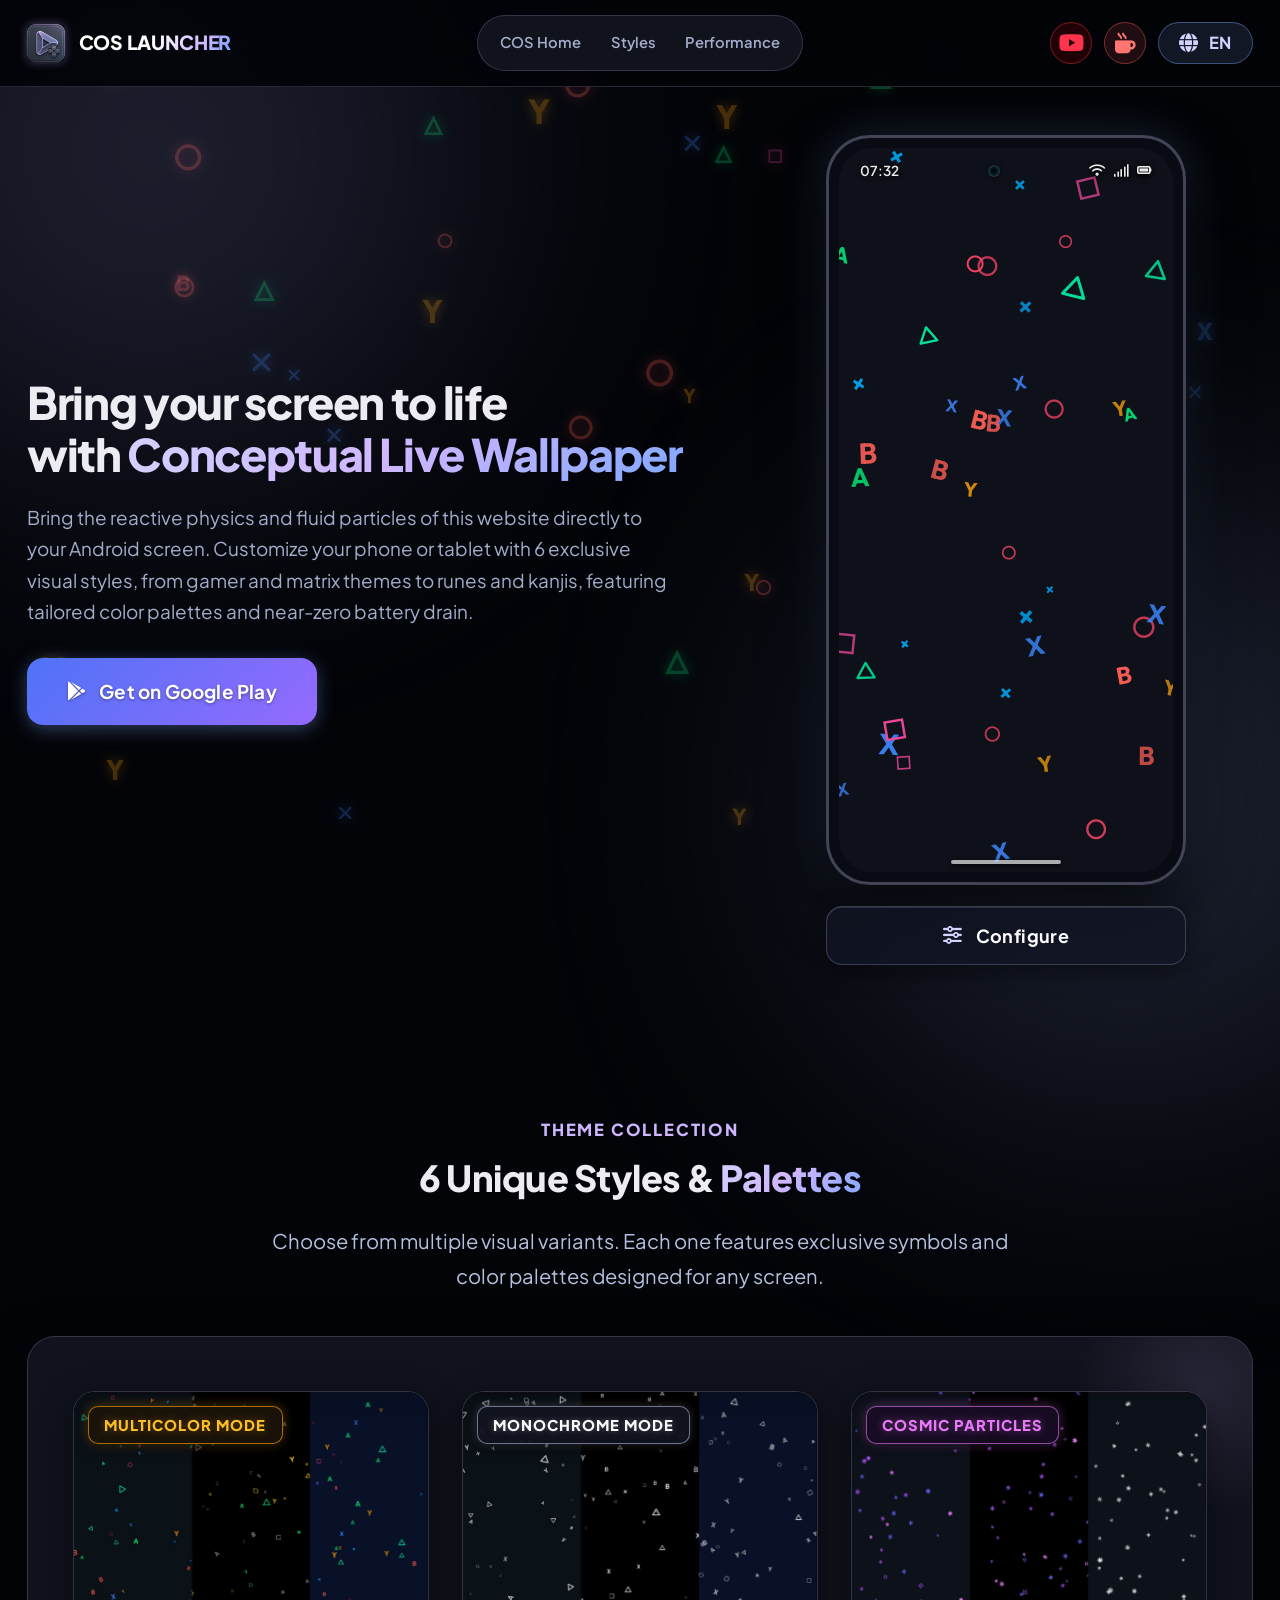
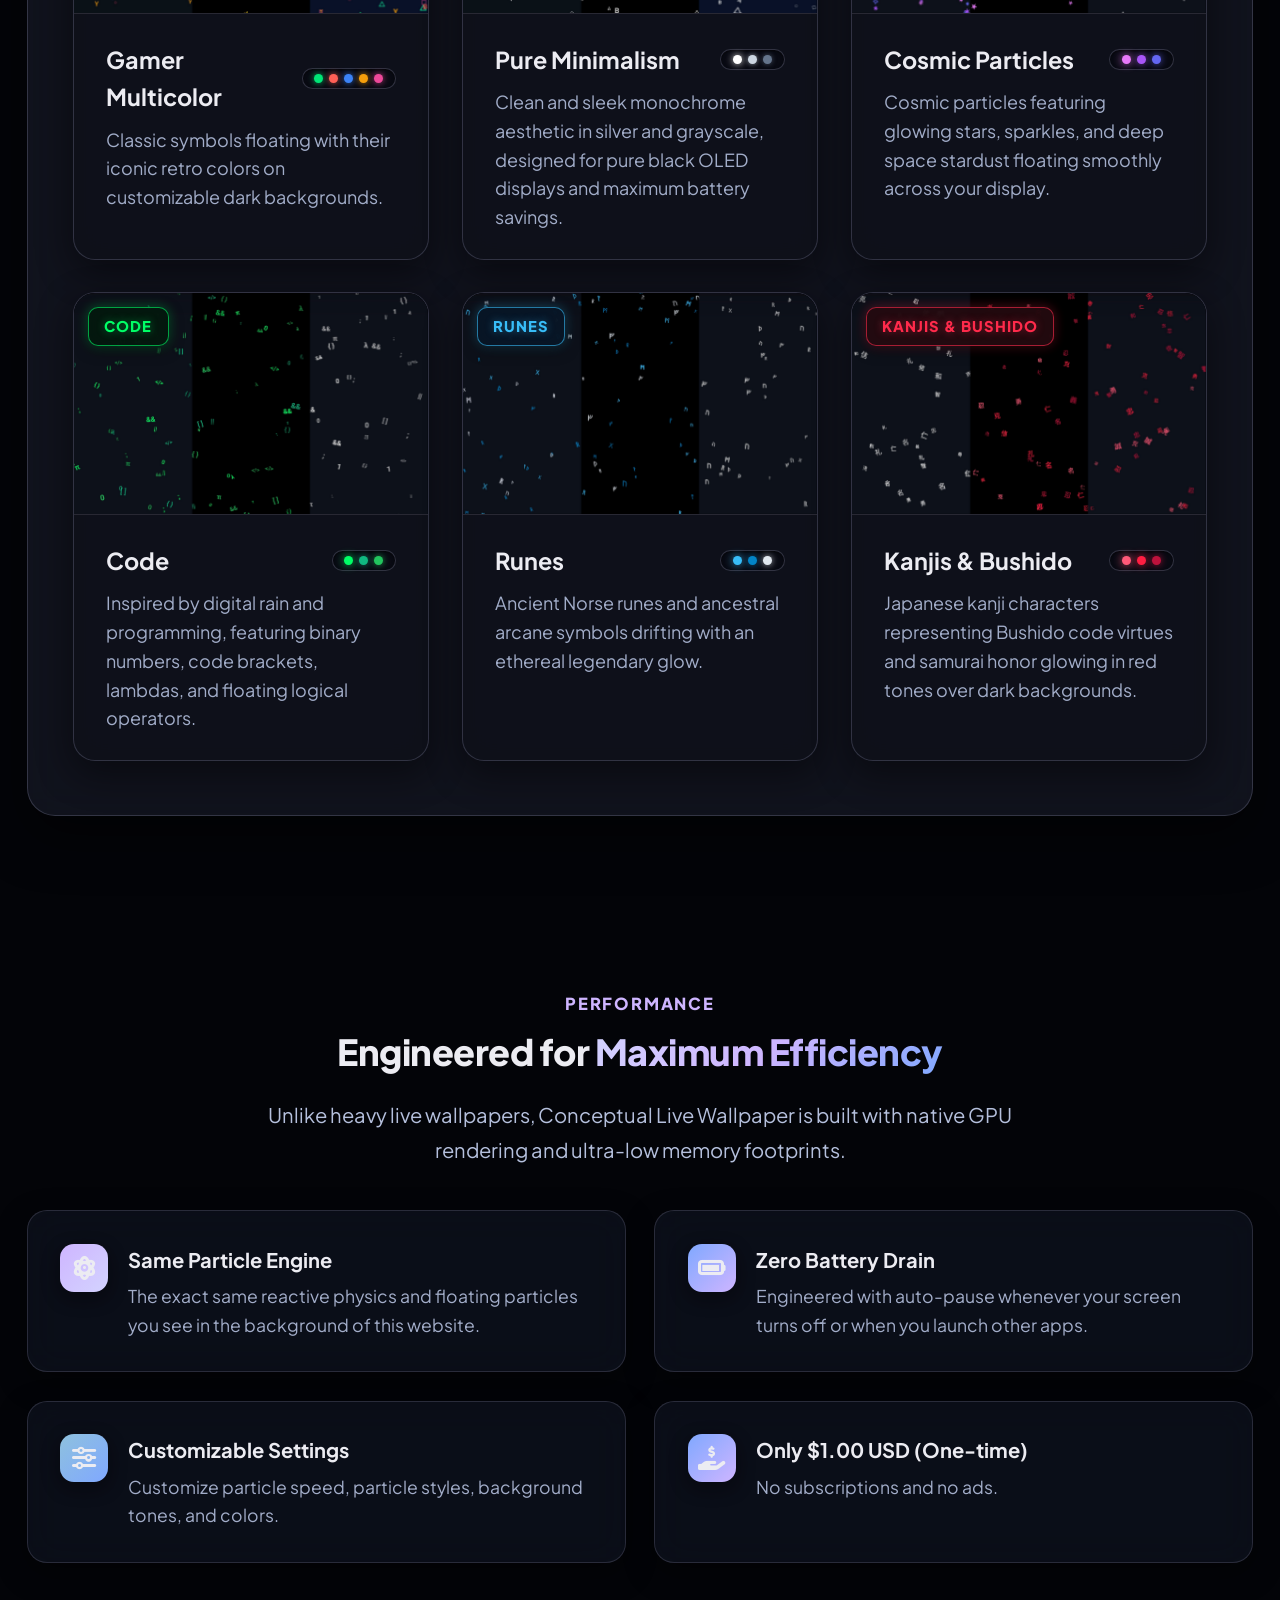
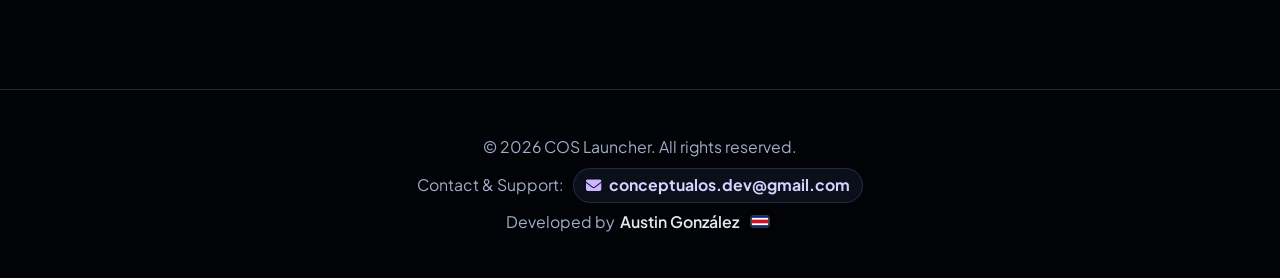
==== commit 9e6c663e: "feat(ui): unificar animacion suave de apertura y cierre (Configurar) en capturas y modales de inform" ====
--- a/livewallpaper/index.html
+++ b/livewallpaper/index.html
@@ -29,7 +29,7 @@
     <link rel="stylesheet" href="https://cdnjs.cloudflare.com/ajax/libs/font-awesome/6.4.0/css/all.min.css">
 
     <!-- Stylesheets -->
-    <link rel="stylesheet" href="styles.css?v=3.8.2">
+    <link rel="stylesheet" href="styles.css?v=3.8.4">
 </head>
 
 <body class="wp-standalone-page">
@@ -775,7 +775,7 @@
     </div>
 
     <!-- Custom Script -->
-    <script src="script.js?v=3.8.2"></script>
+    <script src="script.js?v=3.8.4"></script>
     <script src="wallpaper-engine.js?v=1.7.0"></script>
 
     <!-- Interactive Phone & Options Modal Script -->
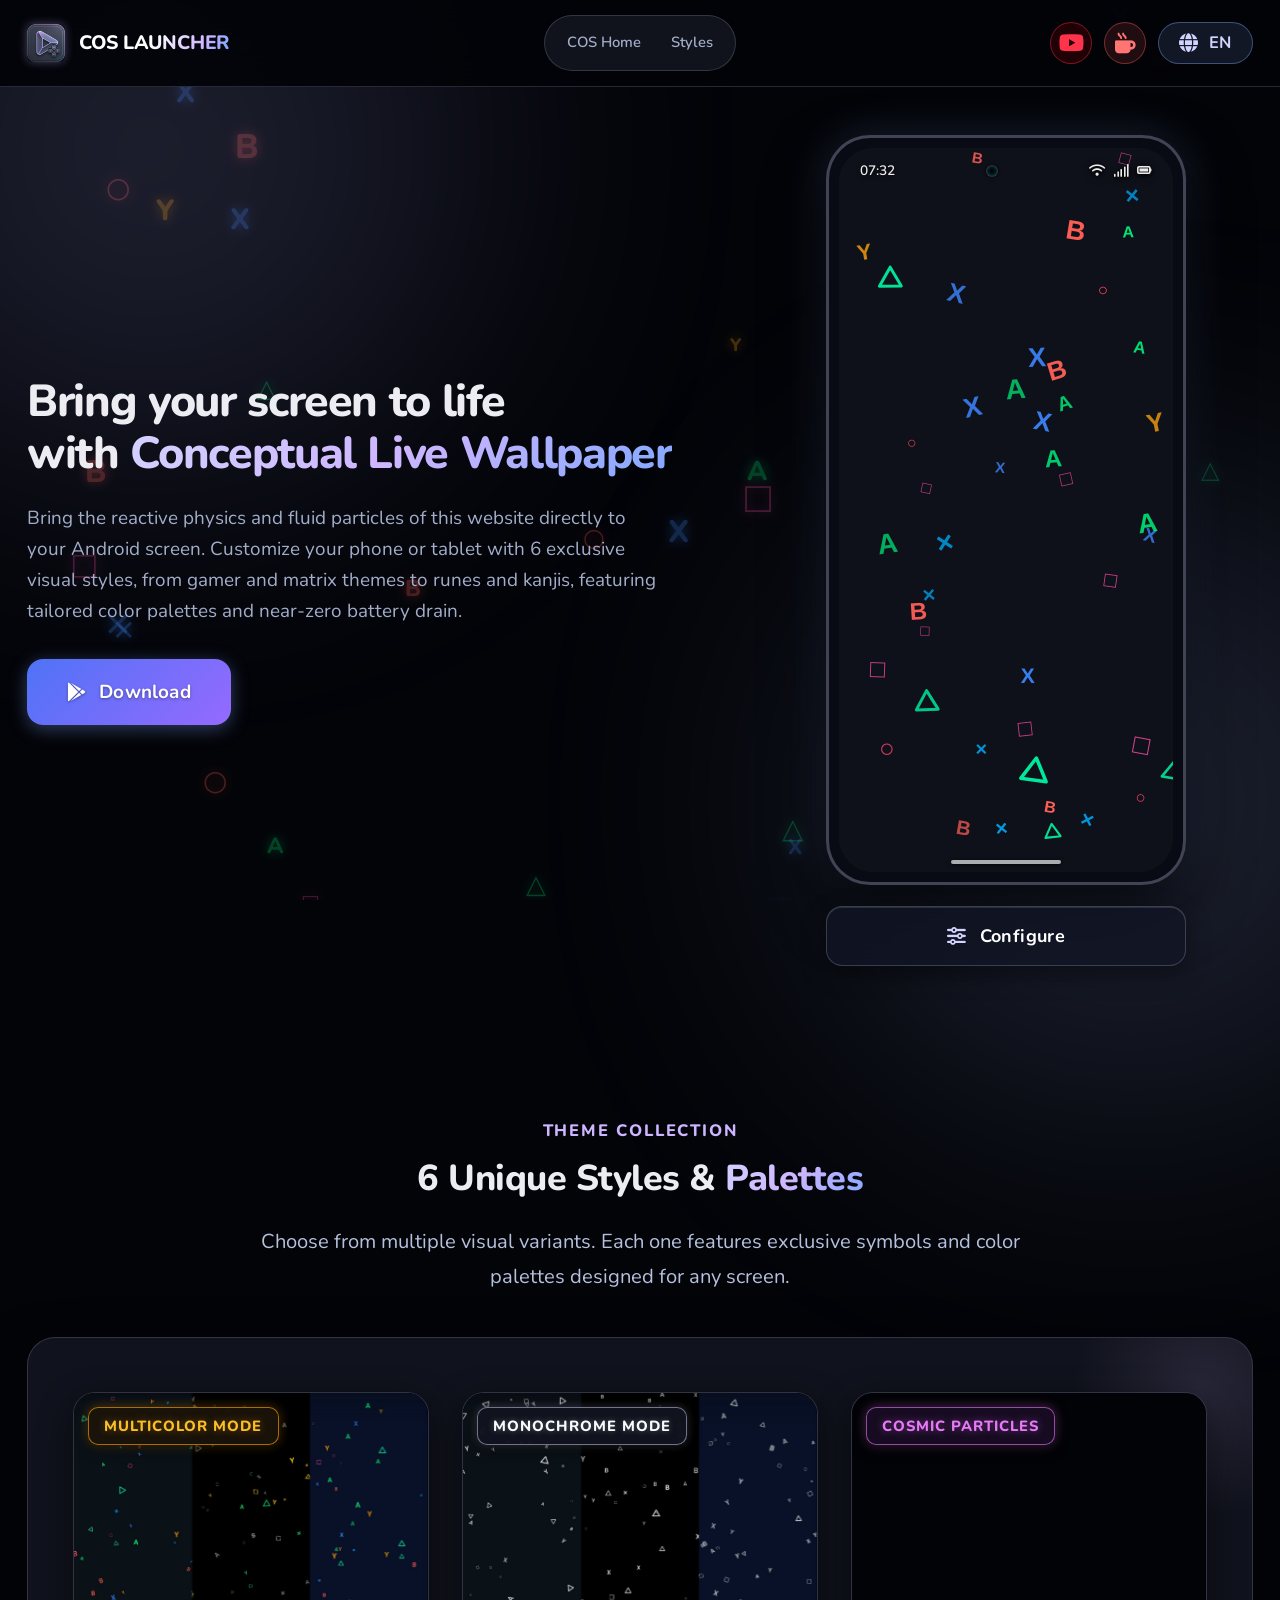
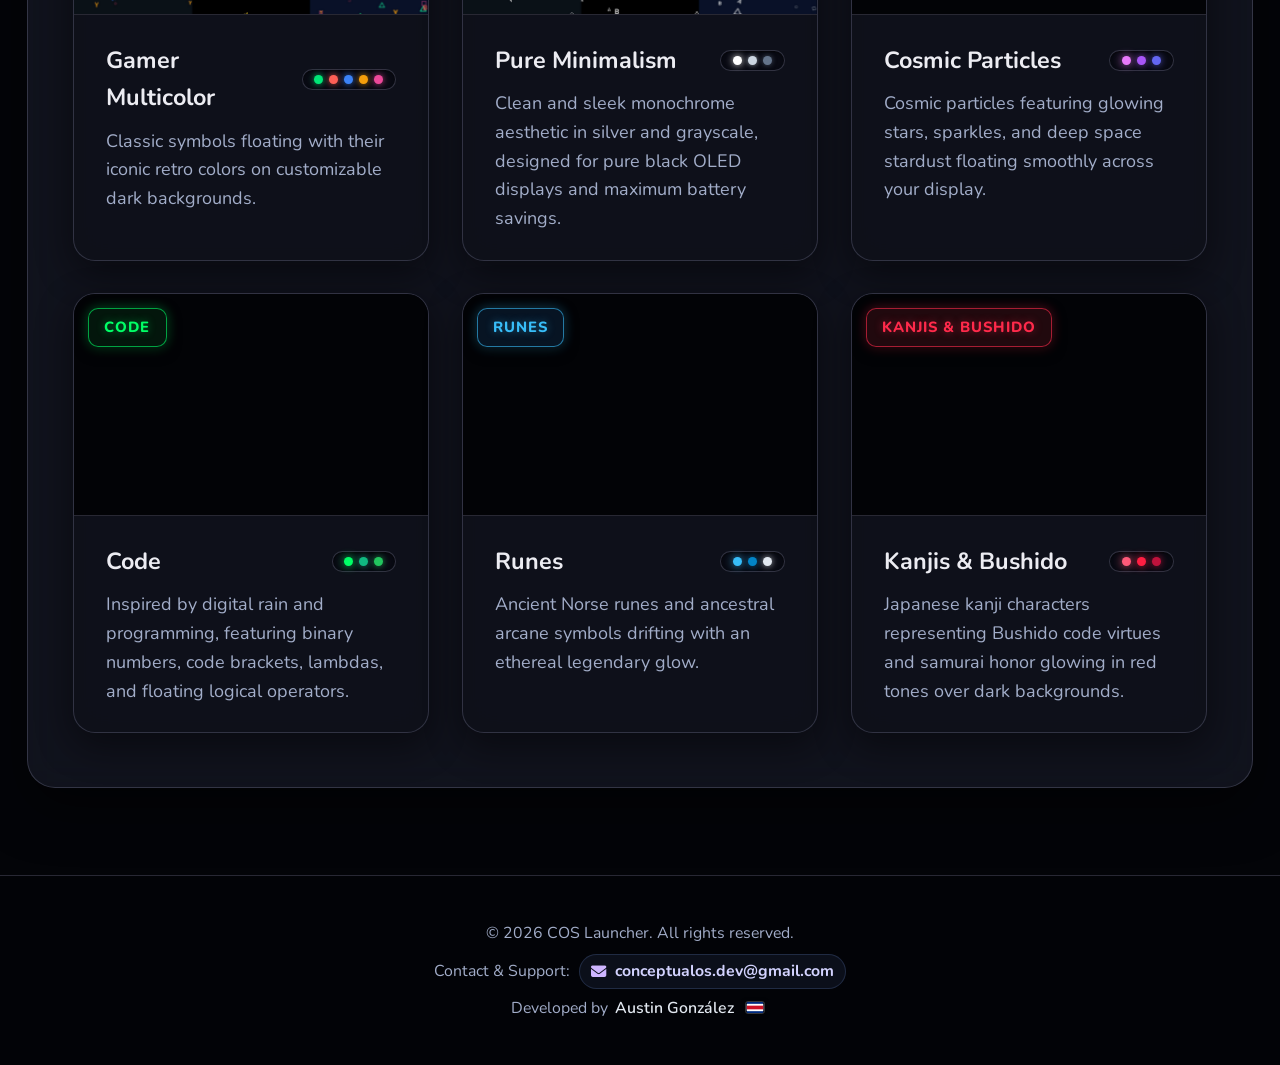
==== commit a0088cb7: "Update COS Launcher landing pages Co-authored-by: Copilot <223556219+Copilot@users.noreply.github.co" ====
--- a/livewallpaper/index.html
+++ b/livewallpaper/index.html
@@ -20,19 +20,19 @@
 
     <link rel="icon" type="image/png" href="app_icon.png">
 
-    <!-- Fonts: Plus Jakarta Sans & Outfit -->
+    <!-- Font: Nunito -->
     <link rel="preconnect" href="https://fonts.googleapis.com">
     <link rel="preconnect" href="https://fonts.gstatic.com" crossorigin>
     <link
-        href="https://fonts.googleapis.com/css2?family=Outfit:wght@400;500;600;700;800&family=Plus+Jakarta+Sans:wght@400;500;600;700;800&display=swap"
+        href="https://fonts.googleapis.com/css2?family=Nunito:wght@400;500;600;700;800;900&display=swap"
         rel="stylesheet">
     <link rel="stylesheet" href="https://cdnjs.cloudflare.com/ajax/libs/font-awesome/6.4.0/css/all.min.css">
 
     <!-- Stylesheets -->
-    <link rel="stylesheet" href="styles.css?v=3.8.4">
+    <link rel="stylesheet" href="styles.css?v=3.8.6">
 </head>
 
-<body class="wp-standalone-page">
+<body class="wp-standalone-page nunito-page">
 
     <!-- Floating Controller Symbols Particle Engine Canvas/Container -->
     <div id="floatingIconsBg" class="floating-icons-container"></div>
@@ -58,7 +58,6 @@
                     <i class="fa-solid fa-arrow-left"></i> COS Home
                 </a>
                 <a href="javascript:void(0)" class="nav-item-pill" data-i18n="wp_nav_styles" onclick="document.getElementById('estilos')?.scrollIntoView({behavior:'smooth'}); return false;">Styles</a>
-                <a href="javascript:void(0)" class="nav-item-pill" data-i18n="wp_nav_features" onclick="document.getElementById('caracteristicas')?.scrollIntoView({behavior:'smooth'}); return false;">Performance</a>
             </nav>
 
             <div class="nav-actions">
@@ -99,7 +98,7 @@
                         rel="noopener noreferrer" class="btn btn-googleplay btn-lg wallpaper-play-btn wp-hero-cta"
                         id="wpGooglePlayBtnHero">
                         <i class="fa-brands fa-google-play"></i>
-                        <span data-i18n="wp_cta_btn">Get on Google Play</span>
+                        <span data-i18n="wp_cta_btn">Download</span>
                     </a>
                 </div>
             </div>
@@ -161,7 +160,7 @@
                     <!-- 1. Multicolor Mode Card -->
                     <div class="wallpaper-card glass-card" data-wp-style="gamer" data-wp-img="img/multicolor.png" data-wp-mode="color" tabindex="0" role="button" aria-label="Expand multicolor mode capture">
                         <div class="wallpaper-media-wrap">
-                            <img src="img/multicolor.png" alt="Conceptual Live Wallpaper - Classic Multicolor Mode" class="wallpaper-img" loading="lazy">
+                            <img src="img/multicolor.png" alt="Conceptual Live Wallpaper - Classic Multicolor Mode" class="wallpaper-img" loading="lazy" decoding="async">
                             <div class="wallpaper-overlay">
                                 <span class="wallpaper-mode-tag color-tag" style="color: #fbbf24; border-color: rgba(245, 158, 11, 0.65); background: rgba(28, 20, 10, 0.92); box-shadow: 0 0 12px rgba(245, 158, 11, 0.35); text-shadow: 0 0 8px rgba(245, 158, 11, 0.4);" data-i18n="wp_card1_tag">MULTICOLOR MODE</span>
                             </div>
@@ -192,7 +191,7 @@
                     <!-- 2. Monochrome Mode Card -->
                     <div class="wallpaper-card glass-card" data-wp-style="gamer" data-wp-img="img/monocromo.png" data-wp-mode="mono" tabindex="0" role="button" aria-label="Expand monochrome mode capture">
                         <div class="wallpaper-media-wrap">
-                            <img src="img/monocromo.png" alt="Conceptual Live Wallpaper - Minimalist Monochrome Mode" class="wallpaper-img" loading="lazy">
+                            <img src="img/monocromo.png" alt="Conceptual Live Wallpaper - Minimalist Monochrome Mode" class="wallpaper-img" loading="lazy" decoding="async">
                             <div class="wallpaper-overlay">
                                 <span class="wallpaper-mode-tag mono-tag" style="color: #f8fafc; border-color: rgba(211, 211, 255, 0.5); background: rgba(18, 20, 32, 0.92); box-shadow: 0 0 10px rgba(255, 255, 255, 0.2); text-shadow: 0 0 6px rgba(255, 255, 255, 0.3);" data-i18n="wp_card2_tag">MONOCHROME MODE</span>
                             </div>
@@ -221,7 +220,7 @@
                     <!-- 3. Cosmic Particles Card -->
                     <div class="wallpaper-card glass-card" data-wp-style="stardust" data-wp-img="img/particulascosmicas.png" tabindex="0" role="button" aria-label="Expand Cosmic Particles Style capture">
                         <div class="wallpaper-media-wrap">
-                            <img src="img/particulascosmicas.png" alt="Conceptual Live Wallpaper - Cosmic Particles Style" class="wallpaper-img" loading="lazy">
+                            <img src="img/particulascosmicas.png" alt="Conceptual Live Wallpaper - Cosmic Particles Style" class="wallpaper-img" loading="lazy" decoding="async">
                             <div class="wallpaper-overlay">
                                 <span class="wallpaper-mode-tag galaxy-tag" style="color: #e879f9; border-color: rgba(232, 121, 249, 0.6); background: rgba(24, 12, 36, 0.92); box-shadow: 0 0 12px rgba(232, 121, 249, 0.35); text-shadow: 0 0 8px rgba(232, 121, 249, 0.45);" data-i18n="wp_card3_tag">COSMIC PARTICLES</span>
                             </div>
@@ -250,7 +249,7 @@
                     <!-- 4. Code Card -->
                     <div class="wallpaper-card glass-card" data-wp-style="code" data-wp-img="img/codigo.png" tabindex="0" role="button" aria-label="Expand Code Style capture">
                         <div class="wallpaper-media-wrap">
-                            <img src="img/codigo.png" alt="Conceptual Live Wallpaper - Code Style" class="wallpaper-img" loading="lazy">
+                            <img src="img/codigo.png" alt="Conceptual Live Wallpaper - Code Style" class="wallpaper-img" loading="lazy" decoding="async">
                             <div class="wallpaper-overlay">
                                 <span class="wallpaper-mode-tag code-tag" style="color: #00ff66; border-color: rgba(0, 255, 102, 0.6); background: rgba(4, 24, 14, 0.92); box-shadow: 0 0 12px rgba(0, 255, 102, 0.35); text-shadow: 0 0 8px rgba(0, 255, 102, 0.45);" data-i18n="wp_card4_tag">CODE</span>
                             </div>
@@ -279,7 +278,7 @@
                     <!-- 5. Runes Card -->
                     <div class="wallpaper-card glass-card" data-wp-style="runes" data-wp-img="img/runas.png" tabindex="0" role="button" aria-label="Expand Runes Style capture">
                         <div class="wallpaper-media-wrap">
-                            <img src="img/runas.png" alt="Conceptual Live Wallpaper - Runes Style" class="wallpaper-img" loading="lazy">
+                            <img src="img/runas.png" alt="Conceptual Live Wallpaper - Runes Style" class="wallpaper-img" loading="lazy" decoding="async">
                             <div class="wallpaper-overlay">
                                 <span class="wallpaper-mode-tag runes-tag" style="color: #38bdf8; border-color: rgba(56, 189, 248, 0.6); background: rgba(8, 22, 38, 0.92); box-shadow: 0 0 12px rgba(56, 189, 248, 0.35); text-shadow: 0 0 8px rgba(56, 189, 248, 0.45);" data-i18n="wp_card5_tag">RUNES</span>
                             </div>
@@ -308,7 +307,7 @@
                     <!-- 6. Kanjis & Bushido Card -->
                     <div class="wallpaper-card glass-card" data-wp-style="kanji" data-wp-img="img/kanjis.png" tabindex="0" role="button" aria-label="Expand Kanjis & Bushido Style capture">
                         <div class="wallpaper-media-wrap">
-                            <img src="img/kanjis.png" alt="Conceptual Live Wallpaper - Kanjis & Bushido Style" class="wallpaper-img" loading="lazy">
+                            <img src="img/kanjis.png" alt="Conceptual Live Wallpaper - Kanjis & Bushido Style" class="wallpaper-img" loading="lazy" decoding="async">
                             <div class="wallpaper-overlay">
                                 <span class="wallpaper-mode-tag bushido-tag" style="color: #ff2a4b; border-color: rgba(255, 42, 75, 0.6); background: rgba(36, 10, 16, 0.92); box-shadow: 0 0 12px rgba(255, 42, 75, 0.35); text-shadow: 0 0 8px rgba(255, 42, 75, 0.45);" data-i18n="wp_card6_tag">KANJIS & BUSHIDO</span>
                             </div>
@@ -334,56 +333,6 @@
                         </div>
                     </div>
 
-                </div>
-            </div>
-        </div>
-    </section>
-
-    <!-- Features & Battery Performance Section (#caracteristicas) -->
-    <section id="caracteristicas" class="section wp-features-section">
-        <div class="container">
-            <div class="section-header text-center">
-                <span class="section-subtitle" data-i18n="wp_feat_subtitle">PERFORMANCE</span>
-                <h2 class="section-title" data-i18n="wp_feat_main_title">
-                    Engineered for <span class="gradient-text">Maximum Efficiency</span>
-                </h2>
-                <p class="section-description" data-i18n="wp_feat_main_desc">
-                    Unlike heavy live wallpapers, Conceptual Live Wallpaper is built with native GPU rendering and ultra-low memory footprints.
-                </p>
-            </div>
-
-            <!-- Features Highlight Grid (4 Items Preserved & Enhanced) -->
-            <div class="wallpaper-features-grid wp-features-grid-enhanced">
-                <div class="wp-feat-item glass-card">
-                    <div class="wp-feat-icon glow-cyan"><i class="fa-solid fa-atom"></i></div>
-                    <div class="wp-feat-info">
-                        <h4 data-i18n="wp_feat1_title">Same Particle Engine</h4>
-                        <p data-i18n="wp_feat1_desc">The exact same reactive physics and floating particles you see in the background of this website.</p>
-                    </div>
-                </div>
-
-                <div class="wp-feat-item glass-card">
-                    <div class="wp-feat-icon glow-purple"><i class="fa-solid fa-battery-full"></i></div>
-                    <div class="wp-feat-info">
-                        <h4 data-i18n="wp_feat2_title">Zero Battery Drain</h4>
-                        <p data-i18n="wp_feat2_desc">Engineered with auto-pause whenever your screen turns off or when you launch other apps.</p>
-                    </div>
-                </div>
-
-                <div class="wp-feat-item glass-card">
-                    <div class="wp-feat-icon glow-blue"><i class="fa-solid fa-sliders"></i></div>
-                    <div class="wp-feat-info">
-                        <h4 data-i18n="wp_feat3_title">Customizable Settings</h4>
-                        <p data-i18n="wp_feat3_desc">Customize particle speed, particle styles, background tones, and colors.</p>
-                    </div>
-                </div>
-
-                <div class="wp-feat-item glass-card">
-                    <div class="wp-feat-icon glow-purple"><i class="fa-solid fa-hand-holding-dollar"></i></div>
-                    <div class="wp-feat-info">
-                        <h4 data-i18n="wp_feat4_title">Only $1.00 USD (One-time)</h4>
-                        <p data-i18n="wp_feat4_desc">No subscriptions and no ads.</p>
-                    </div>
                 </div>
             </div>
         </div>
@@ -775,8 +724,8 @@
     </div>
 
     <!-- Custom Script -->
-    <script src="script.js?v=3.8.4"></script>
-    <script src="wallpaper-engine.js?v=1.7.0"></script>
+    <script src="script.js?v=3.8.6"></script>
+    <script src="wallpaper-engine.js?v=1.7.1"></script>
 
     <!-- Interactive Phone & Options Modal Script -->
     <script>
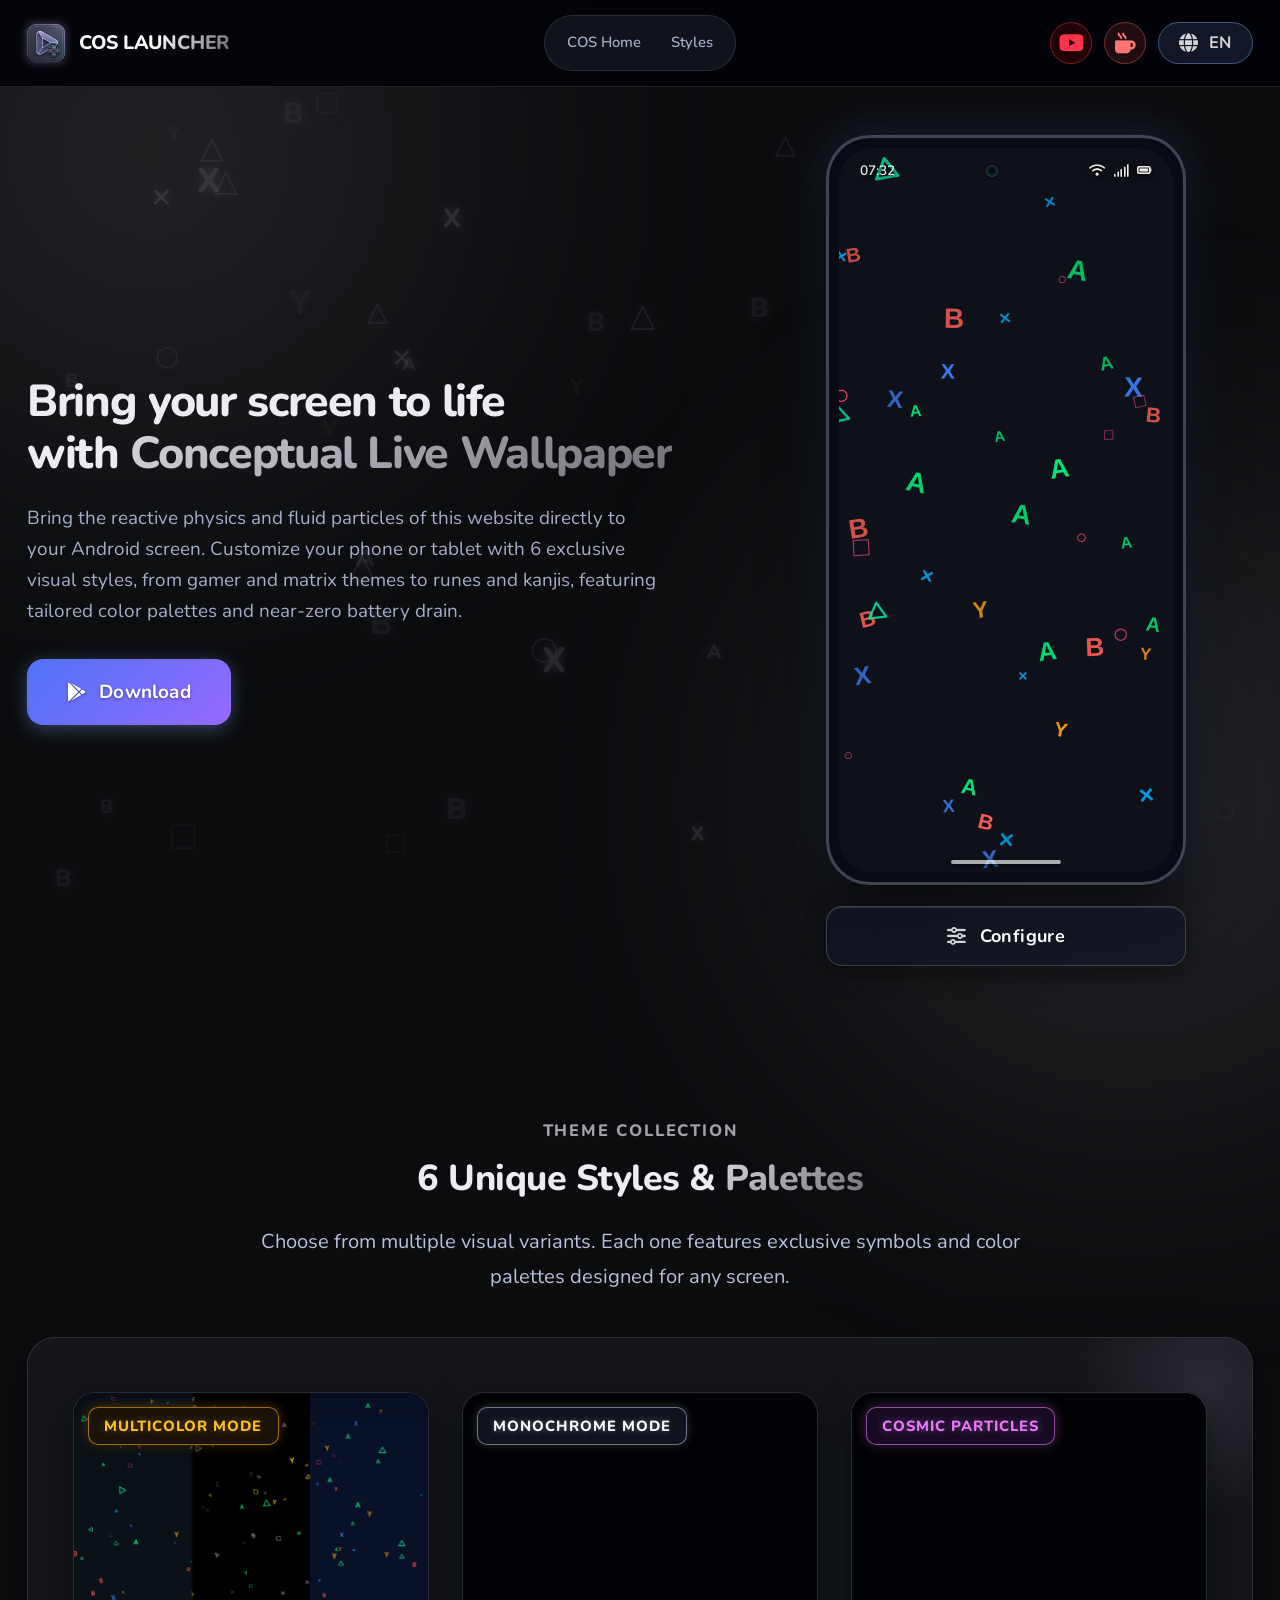
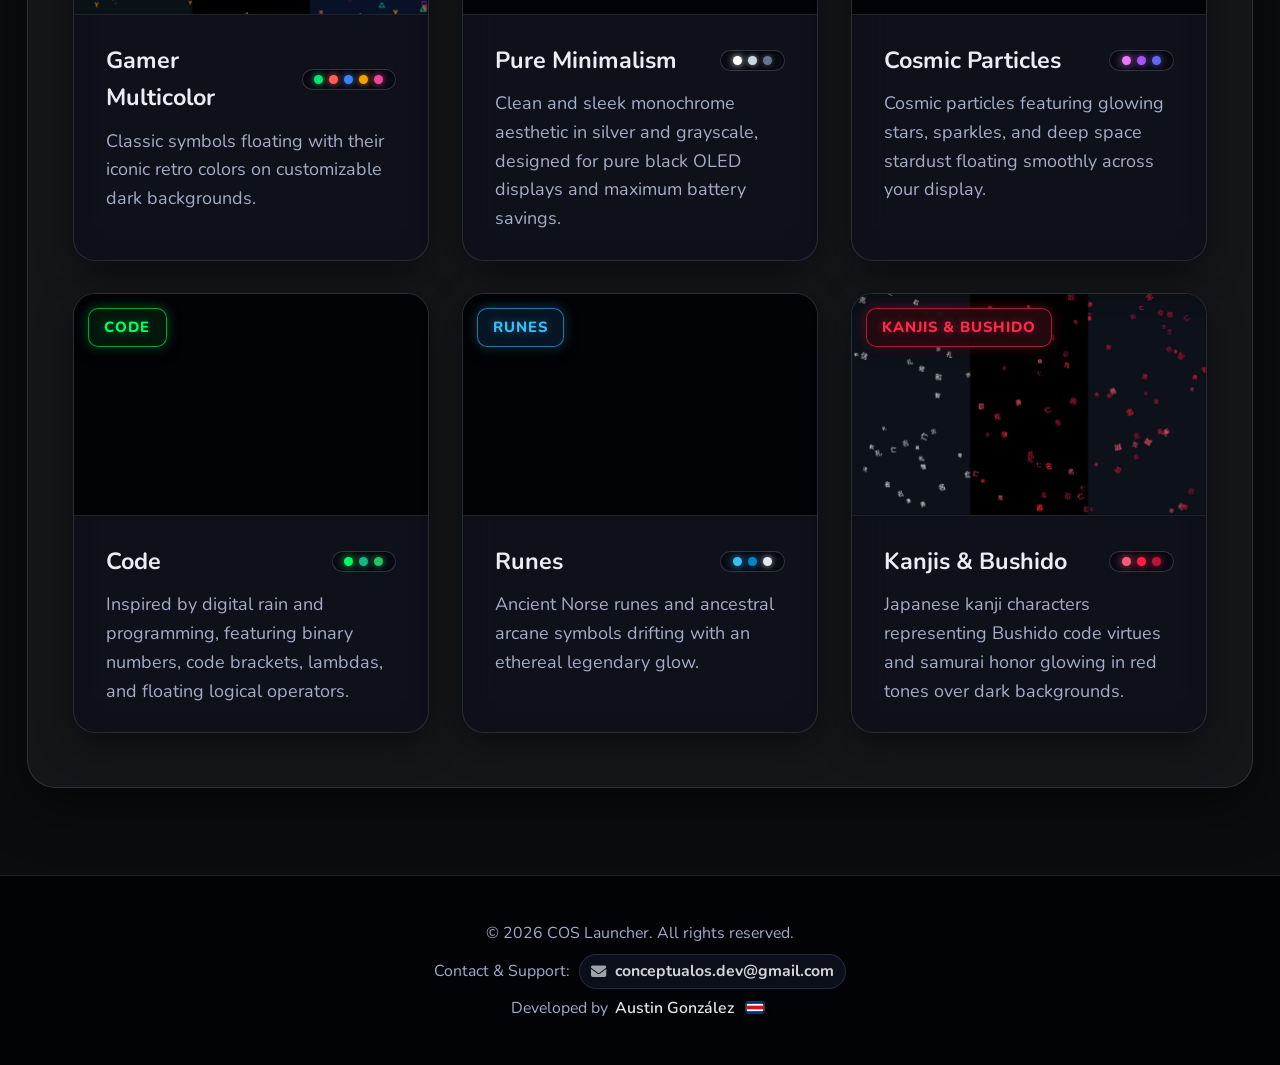
==== commit 9418bd51: "Update site to carbon dark palette Co-authored-by: Copilot <223556219+Copilot@users.noreply.github.c" ====
--- a/livewallpaper/index.html
+++ b/livewallpaper/index.html
@@ -29,7 +29,7 @@
     <link rel="stylesheet" href="https://cdnjs.cloudflare.com/ajax/libs/font-awesome/6.4.0/css/all.min.css">
 
     <!-- Stylesheets -->
-    <link rel="stylesheet" href="styles.css?v=3.8.6">
+    <link rel="stylesheet" href="styles.css?v=3.8.8">
 </head>
 
 <body class="wp-standalone-page nunito-page">
@@ -724,7 +724,7 @@
     </div>
 
     <!-- Custom Script -->
-    <script src="script.js?v=3.8.6"></script>
+    <script src="script.js?v=3.8.8"></script>
     <script src="wallpaper-engine.js?v=1.7.1"></script>
 
     <!-- Interactive Phone & Options Modal Script -->
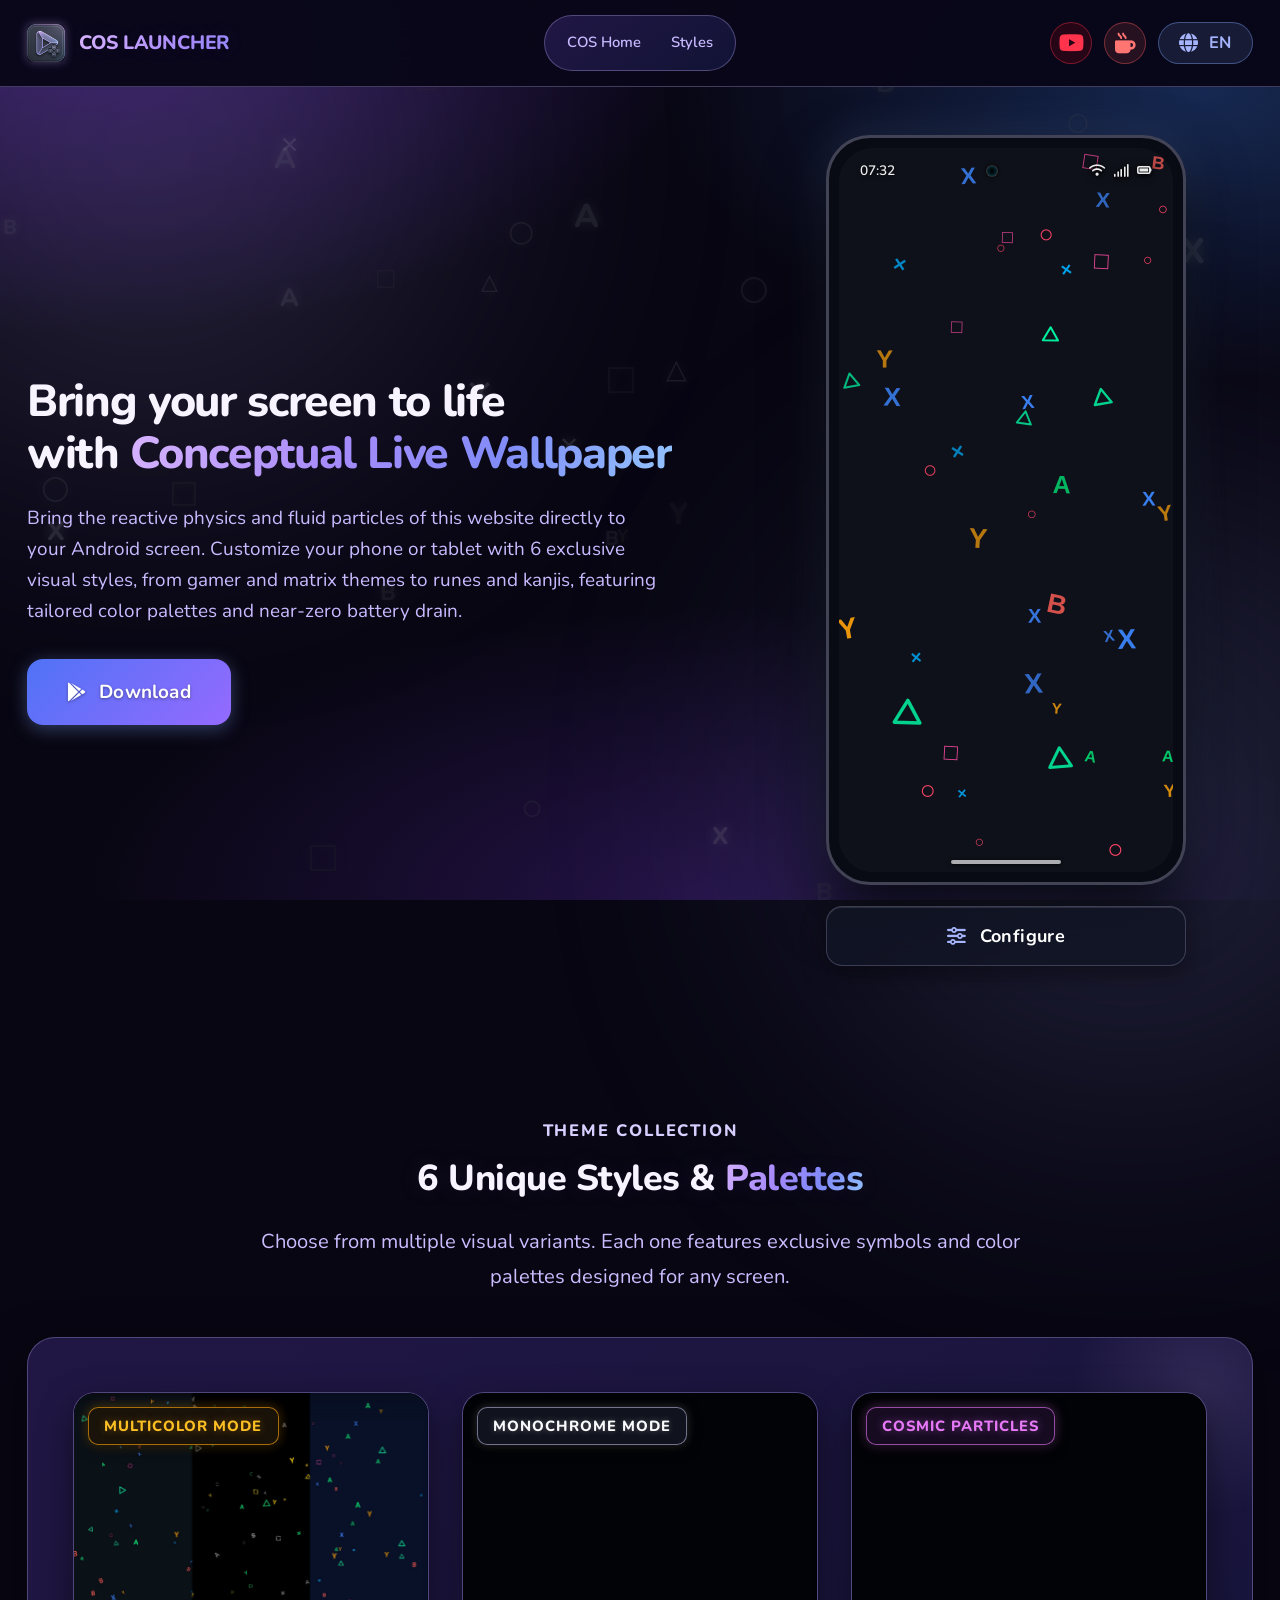
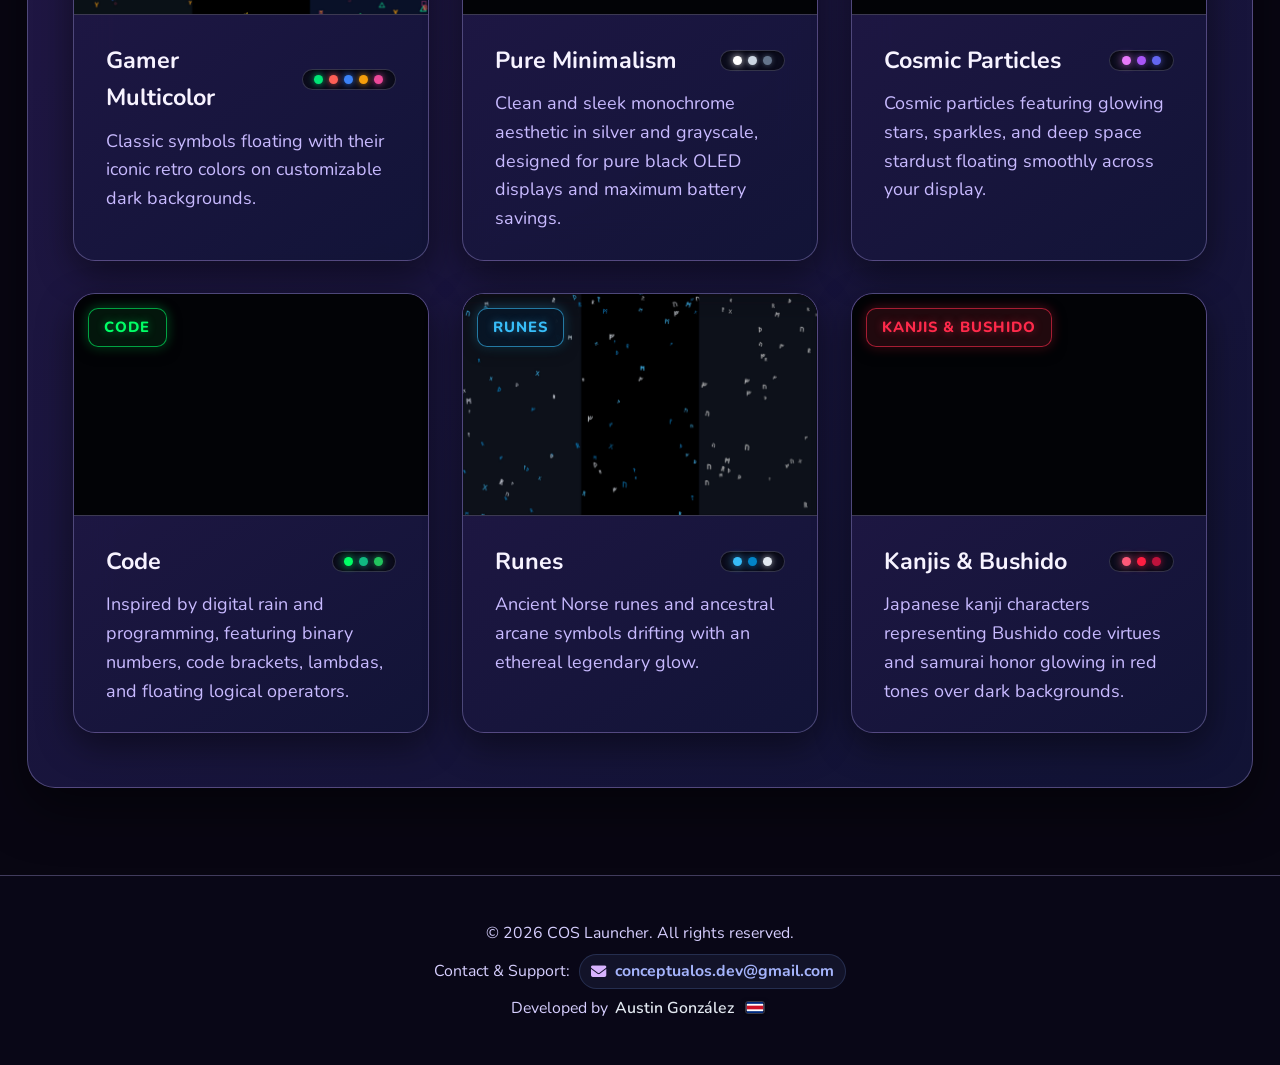
==== commit 843d2636: "Update site theme and downloads Co-authored-by: Copilot <223556219+Copilot@users.noreply.github.com>" ====
--- a/livewallpaper/index.html
+++ b/livewallpaper/index.html
@@ -29,7 +29,7 @@
     <link rel="stylesheet" href="https://cdnjs.cloudflare.com/ajax/libs/font-awesome/6.4.0/css/all.min.css">
 
     <!-- Stylesheets -->
-    <link rel="stylesheet" href="styles.css?v=3.8.8">
+    <link rel="stylesheet" href="styles.css?v=3.8.14">
 </head>
 
 <body class="wp-standalone-page nunito-page">
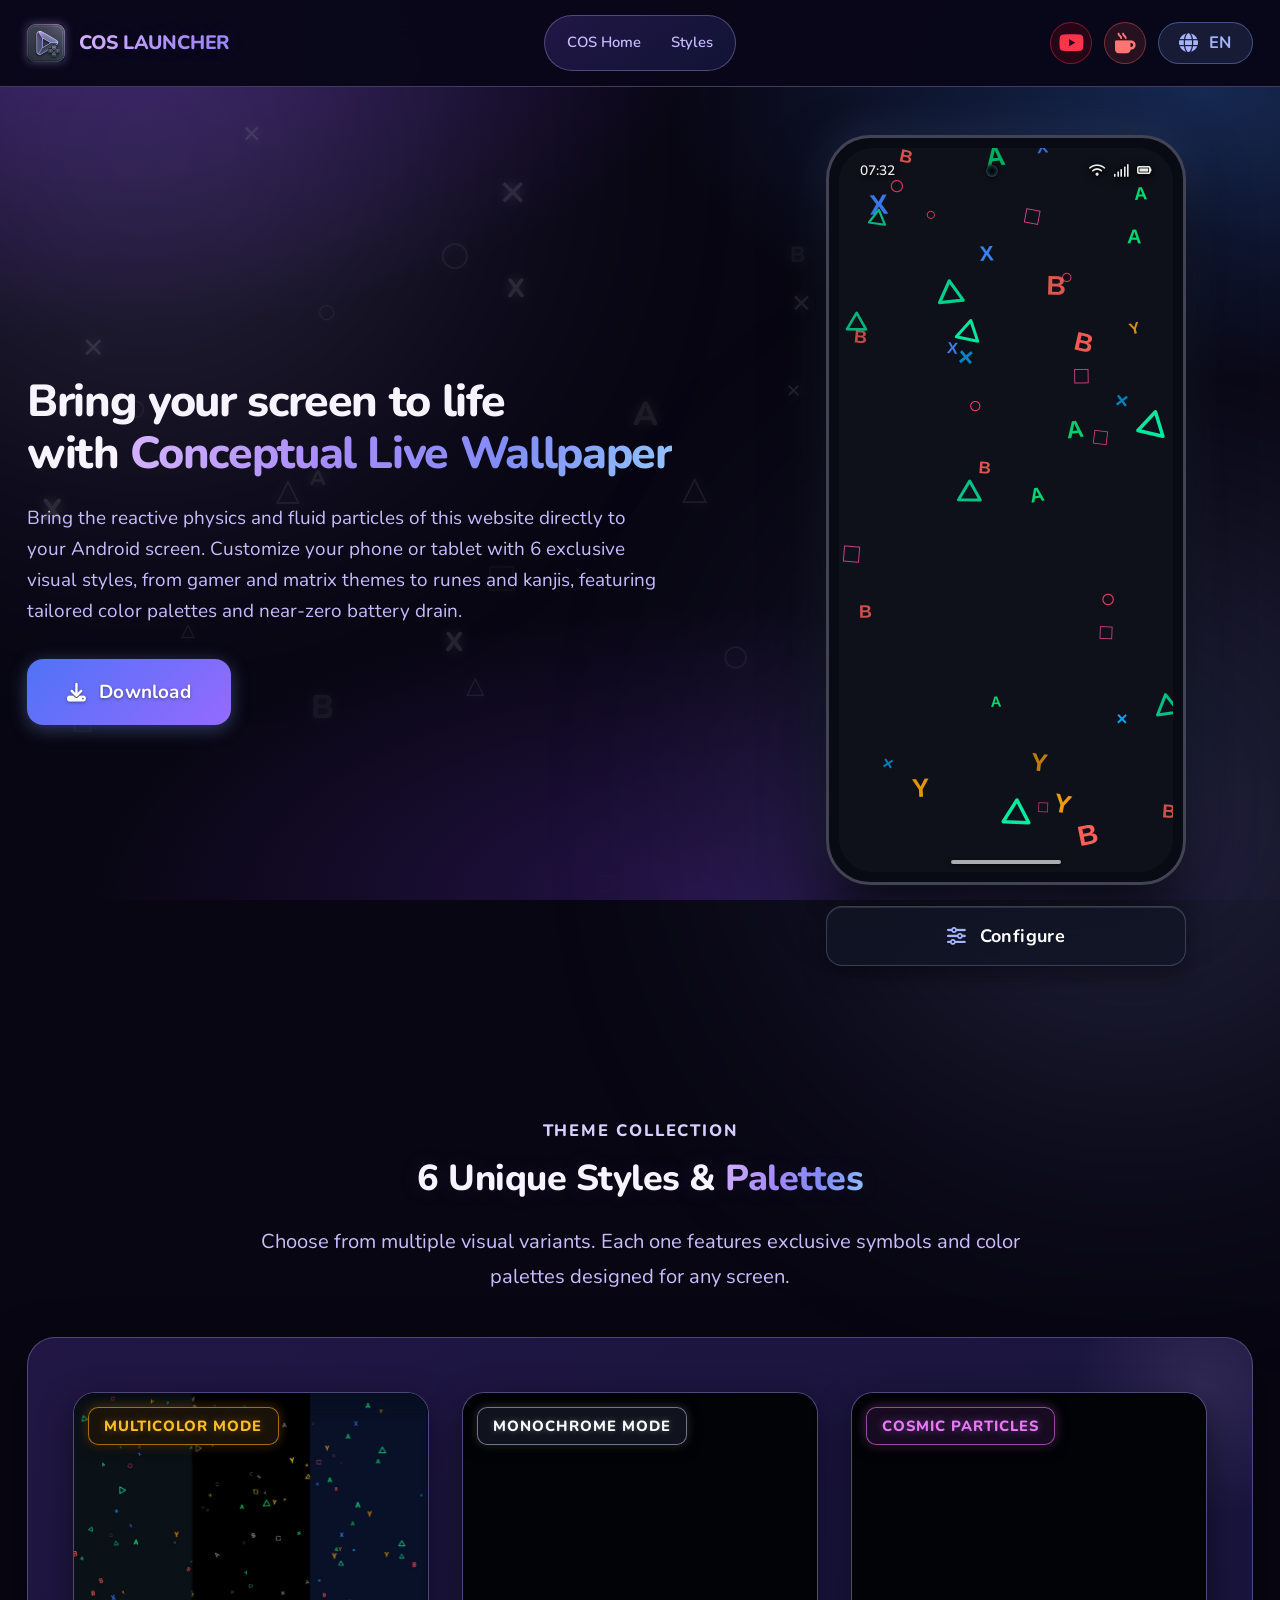
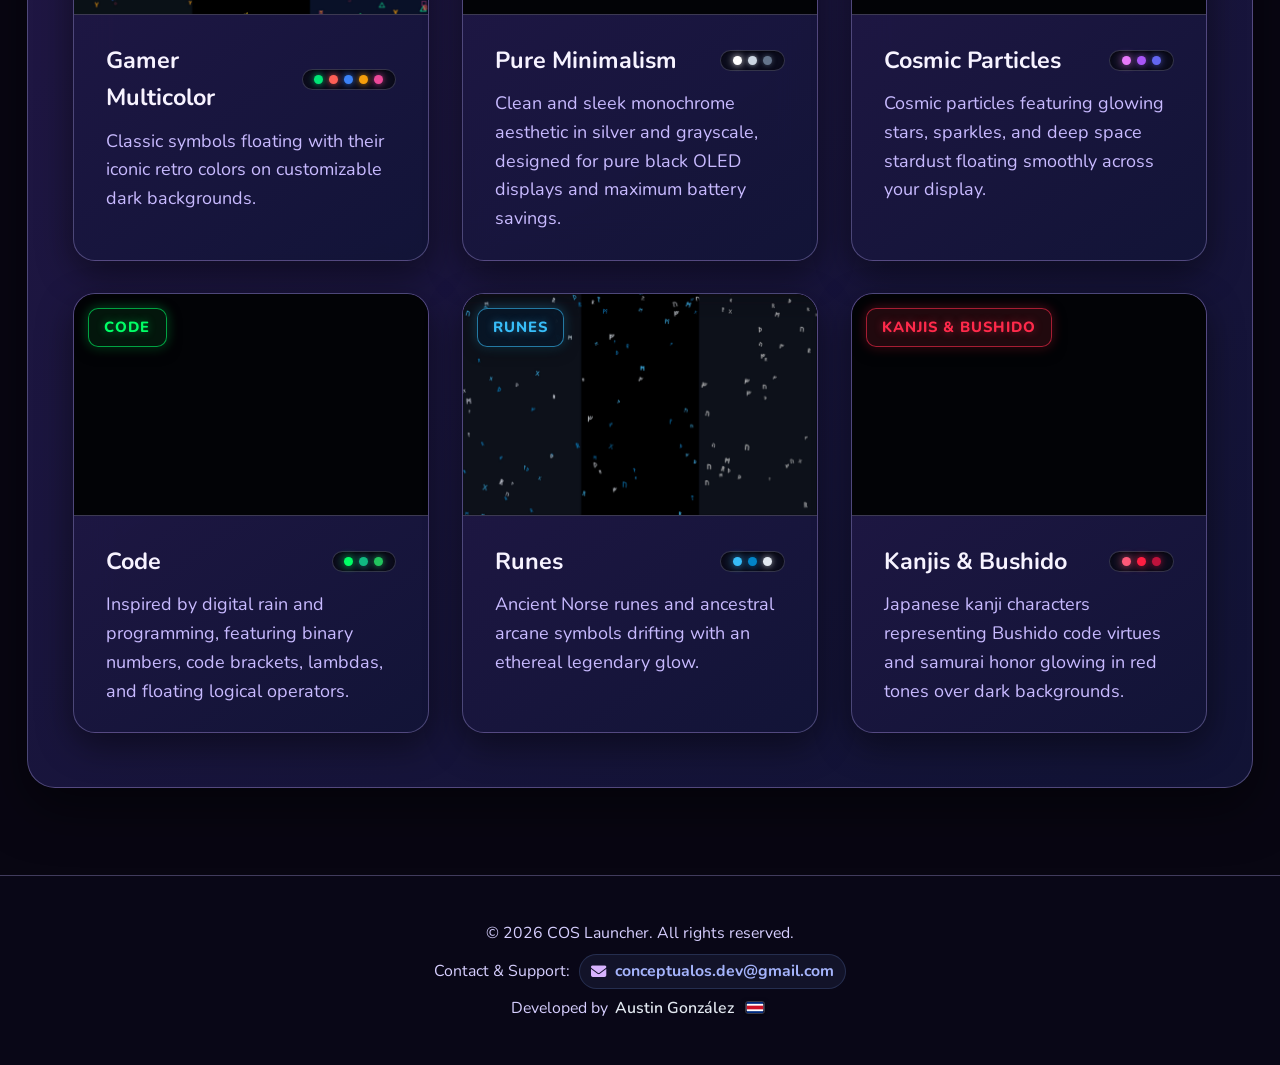
==== commit 6a853678: "Connect download buttons to GitHub releases Co-authored-by: Copilot <223556219+Copilot@users.noreply" ====
--- a/livewallpaper/index.html
+++ b/livewallpaper/index.html
@@ -94,10 +94,10 @@
 
                 <!-- Hero Action Buttons -->
                 <div class="wp-hero-actions">
-                    <a href="https://play.google.com/store/search?q=Conceptual+Live+Wallpaper&c=apps" target="_blank"
+                    <a href="https://github.com/austix22/Conceptual-Live-Wallpaper/releases/tag/v1.0.0" target="_blank"
                         rel="noopener noreferrer" class="btn btn-googleplay btn-lg wallpaper-play-btn wp-hero-cta"
                         id="wpGooglePlayBtnHero">
-                        <i class="fa-brands fa-google-play"></i>
+                        <i class="fa-solid fa-download"></i>
                         <span data-i18n="wp_cta_btn">Download</span>
                     </a>
                 </div>
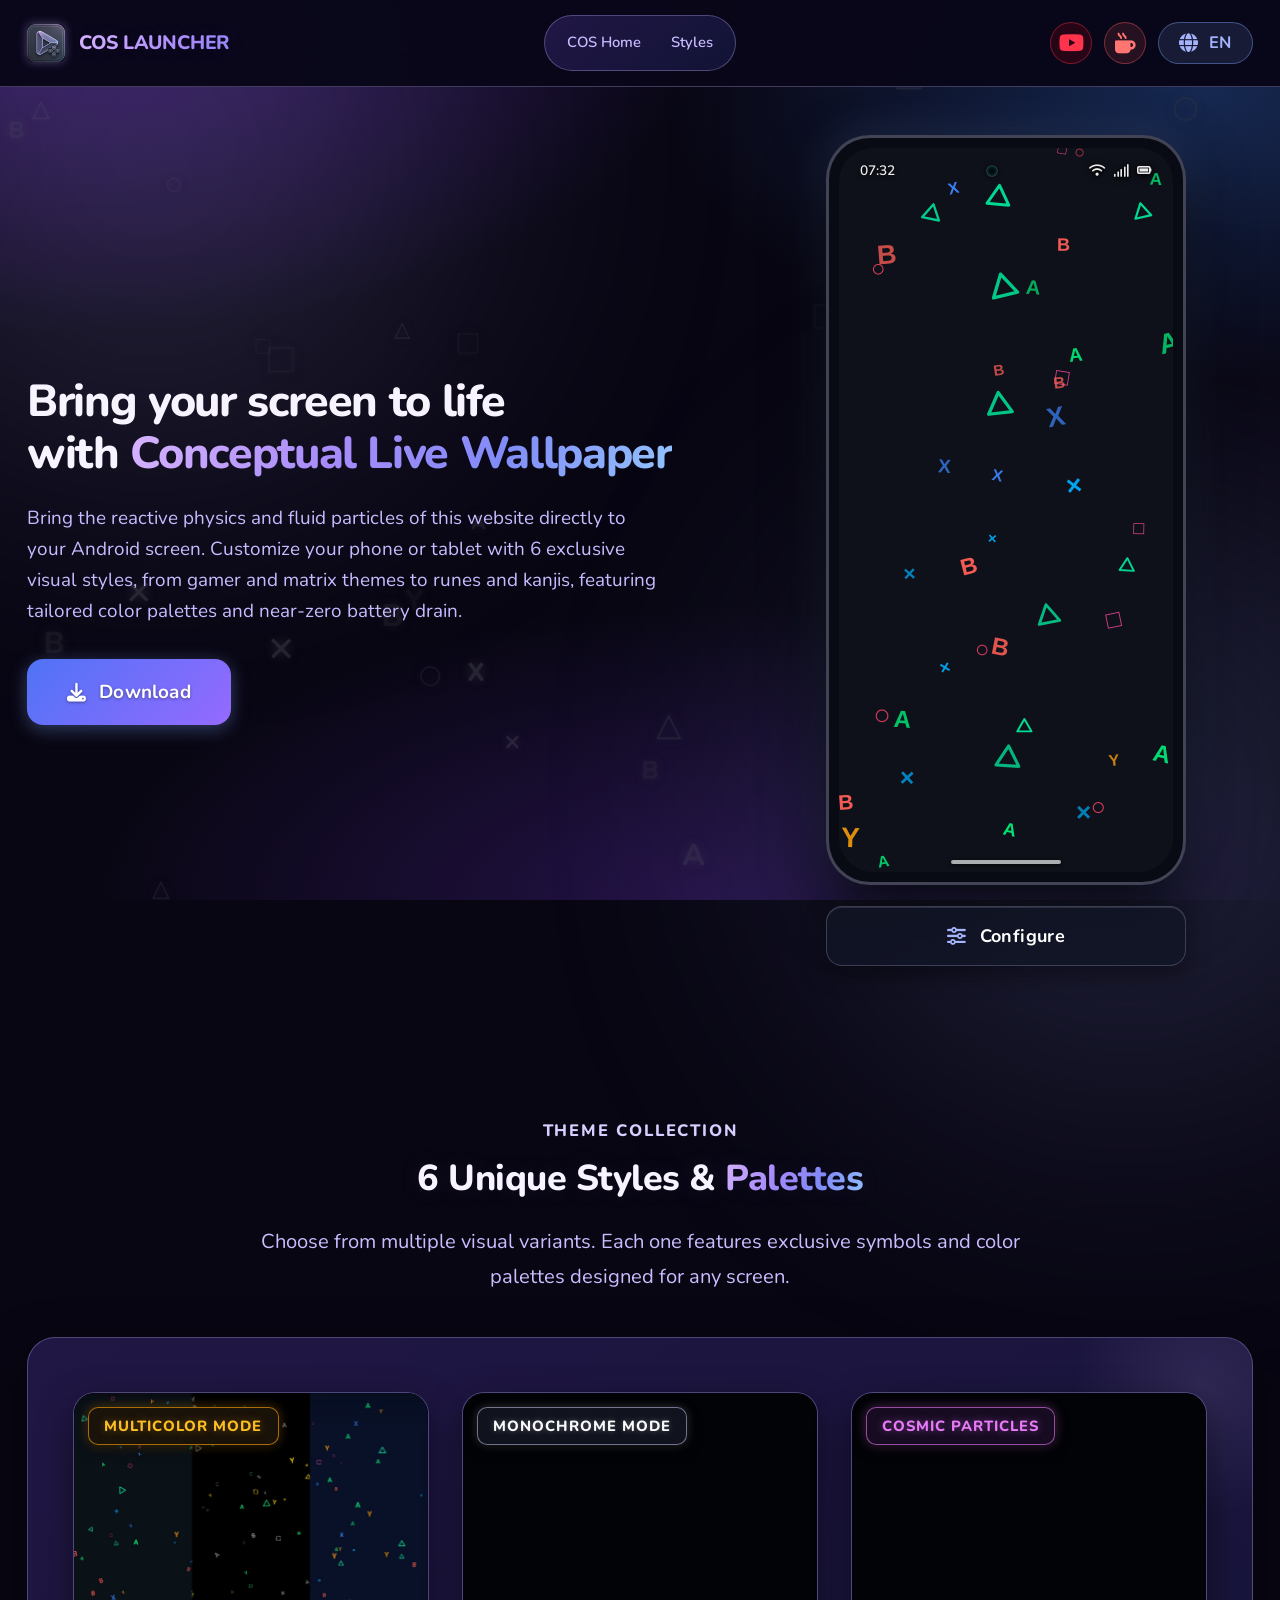
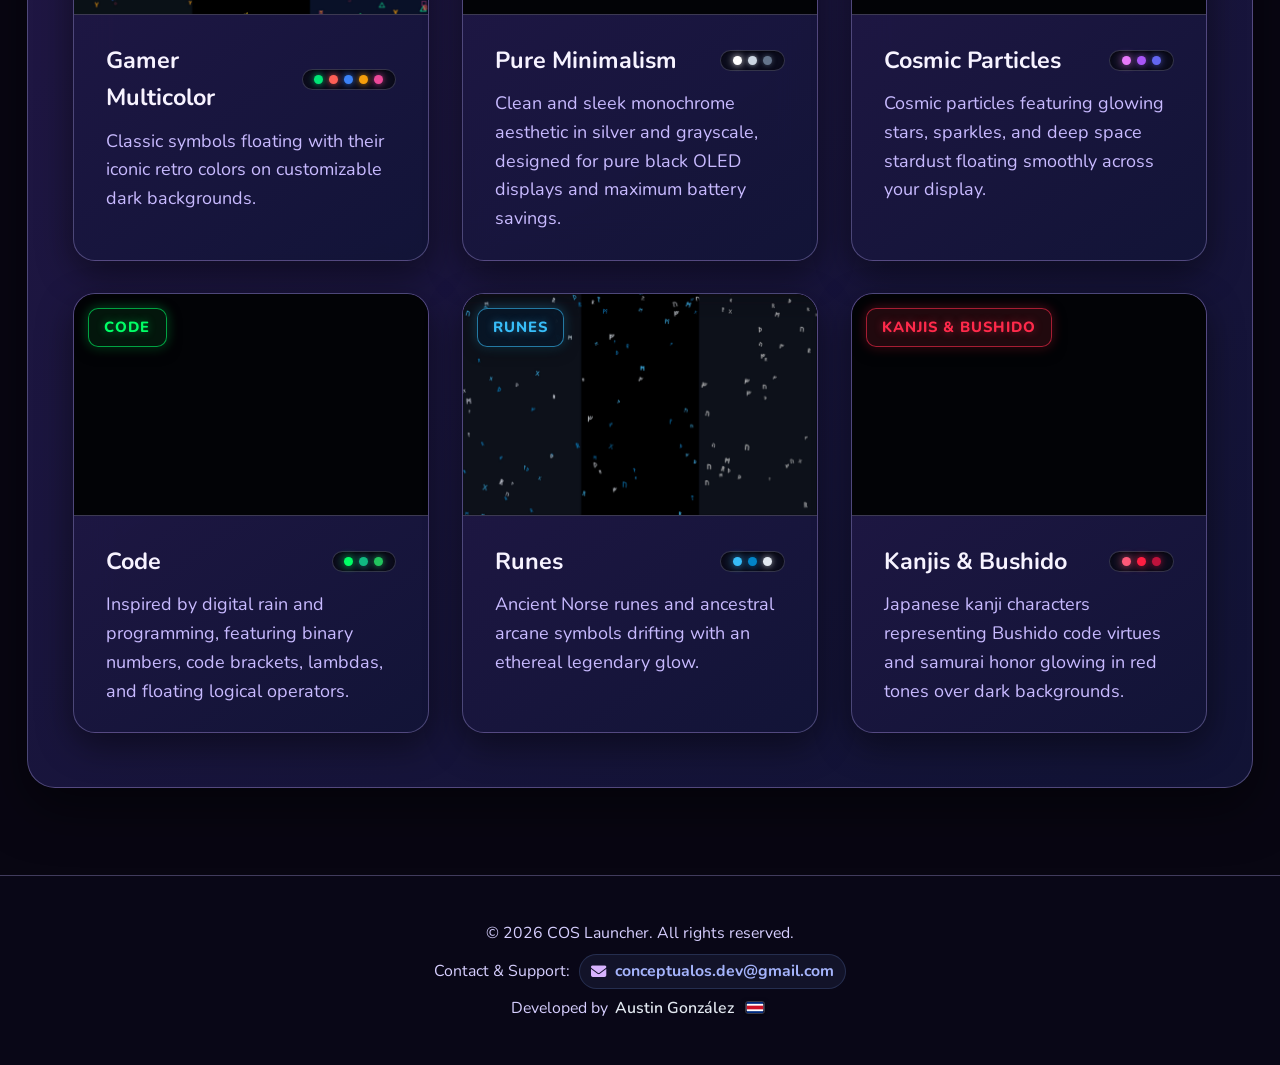
==== commit eba19b96: "Fix download button destinations Co-authored-by: Copilot <223556219+Copilot@users.noreply.github.com" ====
--- a/livewallpaper/index.html
+++ b/livewallpaper/index.html
@@ -95,8 +95,8 @@
                 <!-- Hero Action Buttons -->
                 <div class="wp-hero-actions">
                     <a href="https://github.com/austix22/Conceptual-Live-Wallpaper/releases/tag/v1.0.0" target="_blank"
-                        rel="noopener noreferrer" class="btn btn-googleplay btn-lg wallpaper-play-btn wp-hero-cta"
-                        id="wpGooglePlayBtnHero">
+                        rel="noopener noreferrer" class="btn btn-primary btn-lg wallpaper-play-btn wp-hero-cta"
+                        id="wpDownloadBtnHero">
                         <i class="fa-solid fa-download"></i>
                         <span data-i18n="wp_cta_btn">Download</span>
                     </a>
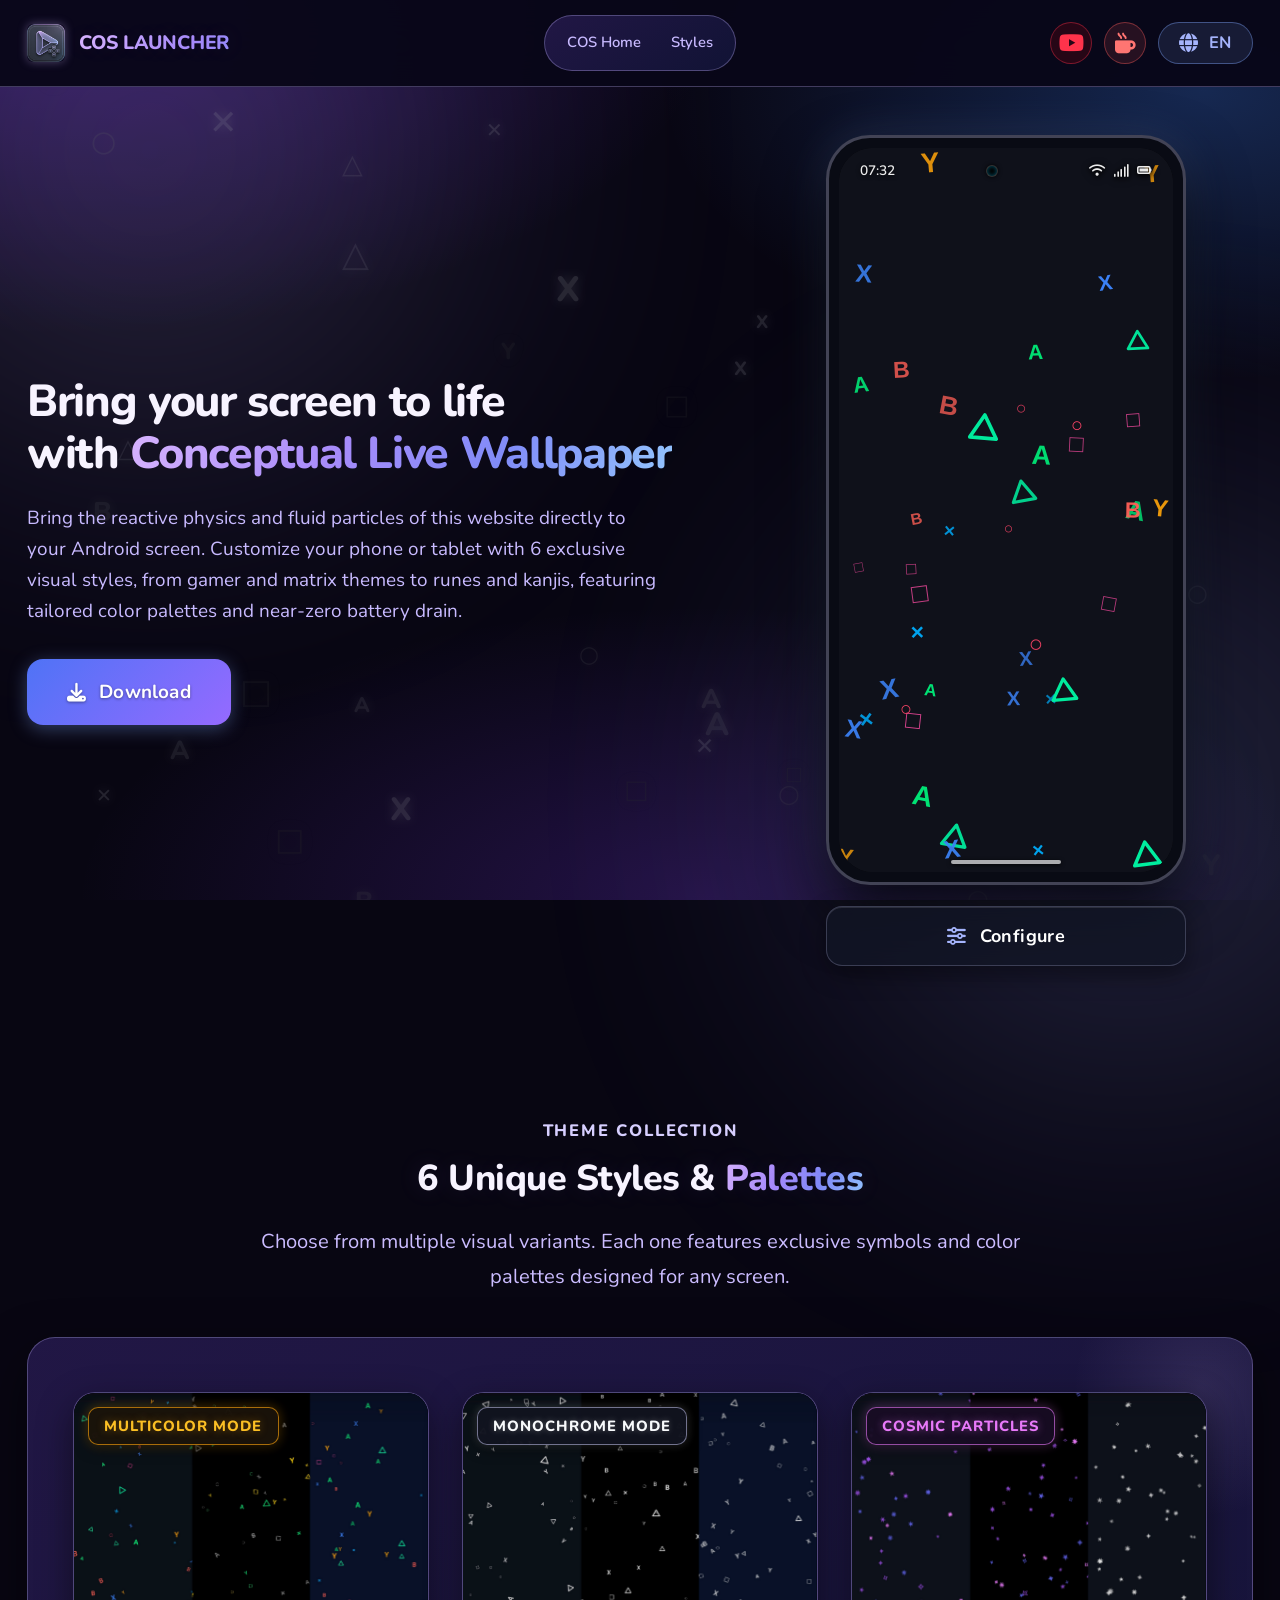
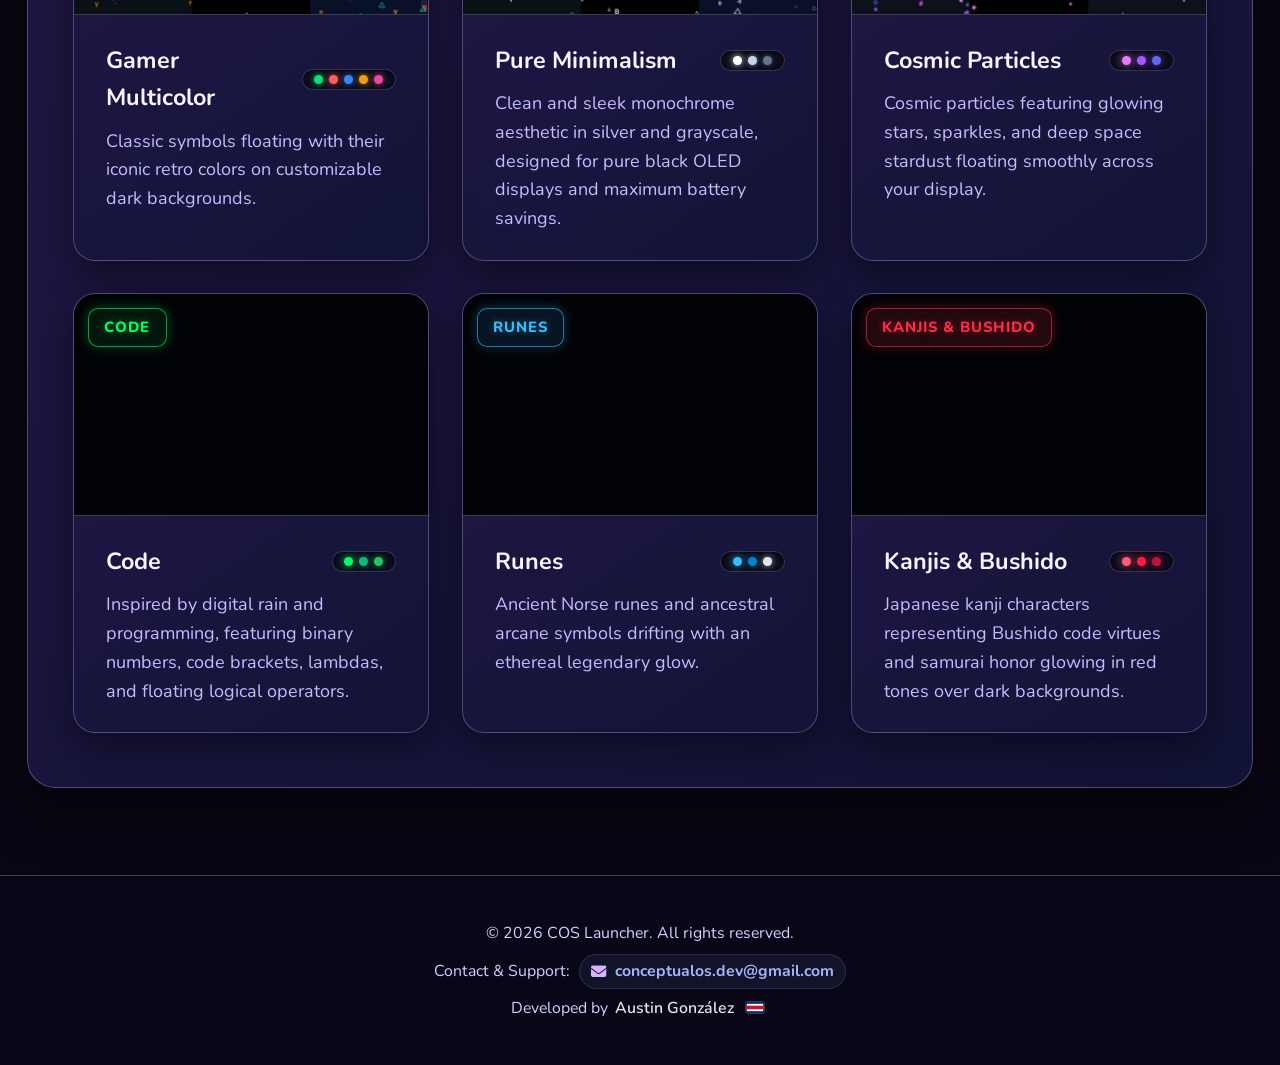
==== commit 830ce1b4: "Use direct release downloads for app APKs Co-authored-by: Copilot <223556219+Copilot@users.noreply.g" ====
--- a/livewallpaper/index.html
+++ b/livewallpaper/index.html
@@ -94,8 +94,8 @@
 
                 <!-- Hero Action Buttons -->
                 <div class="wp-hero-actions">
-                    <a href="https://github.com/austix22/Conceptual-Live-Wallpaper/releases/tag/v1.0.0" target="_blank"
-                        rel="noopener noreferrer" class="btn btn-primary btn-lg wallpaper-play-btn wp-hero-cta"
+                    <a href="https://github.com/austix22/ConceptualOS-Web/releases/download/v1.0.0/Conceptual-Live-Wallpaper.apk"
+                        class="btn btn-primary btn-lg wallpaper-play-btn wp-hero-cta"
                         id="wpDownloadBtnHero">
                         <i class="fa-solid fa-download"></i>
                         <span data-i18n="wp_cta_btn">Download</span>
